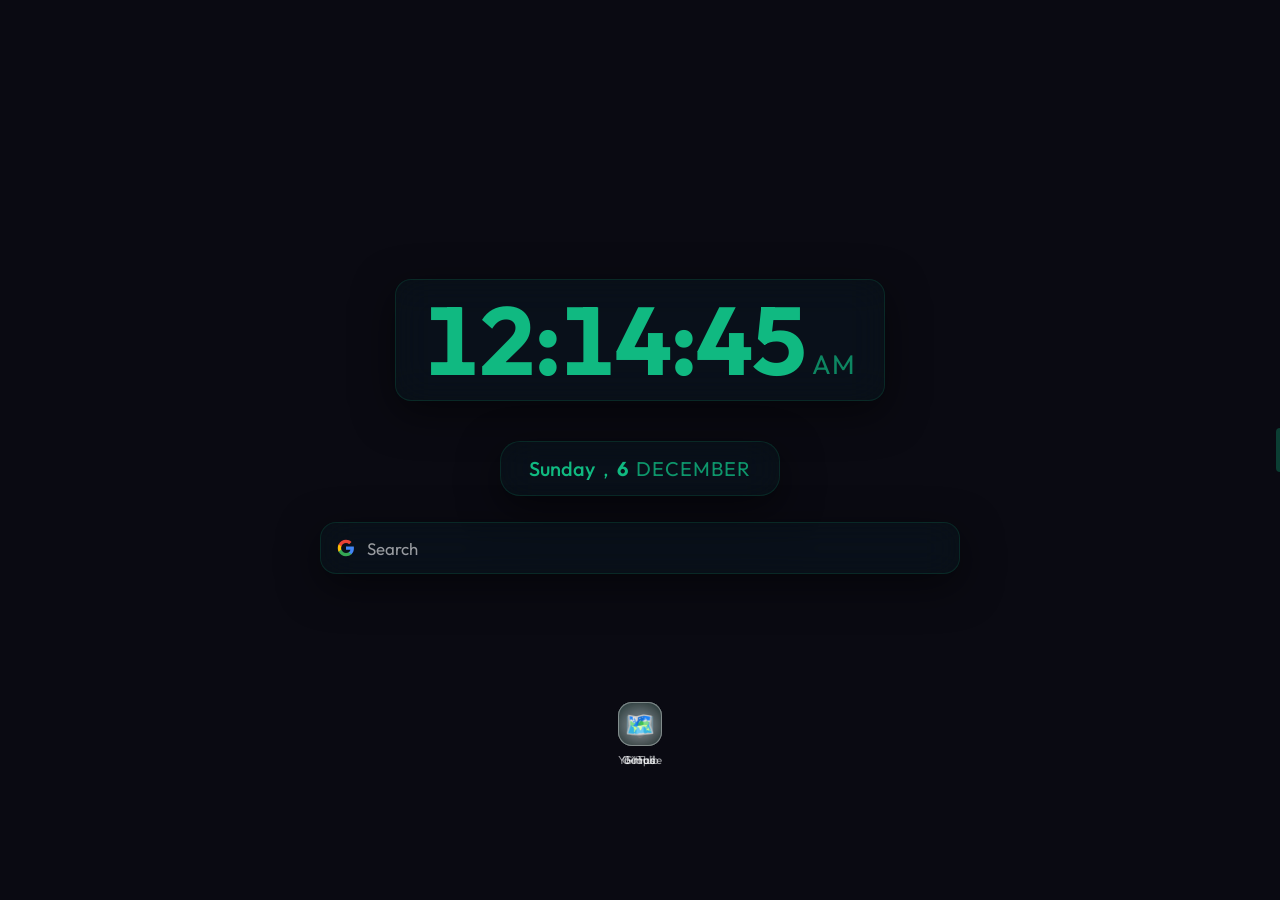
==== newtab/newtab.html @ b593360d "ini" ====
<!DOCTYPE html>
<html lang="en">
<head>
  <meta charset="UTF-8" />
  <meta name="viewport" content="width=device-width, initial-scale=1.0" />
  <title>New Tab — LiveTab</title>
  <link rel="preconnect" href="https://fonts.googleapis.com" />
  <link rel="preconnect" href="https://fonts.gstatic.com" crossorigin />
  <link href="https://fonts.googleapis.com/css2?family=Inter:wght@300;400;600;700&family=Outfit:wght@300;400;700&display=block" rel="stylesheet" />
  <script>
    (function() {
      try {
        var cachedWp = localStorage.getItem('lt_wallpaper_cache');
        if (cachedWp) {
          document.documentElement.style.backgroundImage = 'url(' + cachedWp + ')';
          document.documentElement.style.backgroundSize = 'cover';
          document.documentElement.style.backgroundPosition = 'center';
          var s = document.createElement('style');
          s.textContent = 'body { background: transparent !important; }';
          document.head.appendChild(s);
        }
      } catch(e) {}
    })();
  </script>
  <link rel="stylesheet" href="newtab.css?v=14_fixed" />
  <link rel="stylesheet" href="sidepanel.css?v=14_fixed" />
</head>
<body>

  <!-- ── WALLPAPER LAYER ───────────────────────────────────── -->
  <div id="wallpaper-container">
    <video id="video-wallpaper" muted loop playsinline autoplay preload="auto"></video>
    <canvas id="webgl-canvas"></canvas>
    <div id="css-wallpaper"></div>
    <img id="static-wallpaper" alt="" />
    <!-- brightness / blur overlay -->
    <div id="wallpaper-overlay"></div>
  </div>

  <!-- ── WIDGET LAYER ──────────────────────────────────────── -->
  <div id="widget-layer">


    <!-- Clock -->
    <div id="clock-widget" class="widget glass draggable-widget" style="display:none">
      <div id="clock-time">00:00:00</div>
      <div class="resize-handle" data-widget="clock-widget"></div>
    </div>
    <div id="date-widget" class="widget glass draggable-widget" style="display:none">
      <div id="clock-date">
        <span class="date-day"></span>, 
        <span class="date-num"></span> 
        <span class="date-month"></span>
      </div>
      <div class="resize-handle" data-widget="date-widget"></div>
    </div>

    <!-- Search -->
    <div id="search-widget" class="widget glass draggable-widget" style="display:none">
      <div id="search-bar-wrap">
        <span id="search-engine-icon">🔍</span>
        <input id="search-input" type="text" placeholder="Search the web…" autocomplete="off" spellcheck="false" />
        <div id="search-actions-group">
          <button id="search-clear-btn" aria-label="Clear Search">
            <svg width="20" height="20" viewBox="0 0 24 24" fill="none" stroke="currentColor" stroke-width="2.5" stroke-linecap="round" stroke-linejoin="round">
              <line x1="18" y1="6" x2="6" y2="18"></line>
              <line x1="6" y1="6" x2="18" y2="18"></line>
            </svg>
          </button>
          <div id="search-divider"></div>
          <button id="search-btn" aria-label="Search">
            <svg width="20" height="20" viewBox="0 0 24 24" fill="none" stroke="currentColor" stroke-width="2.5" stroke-linecap="round" stroke-linejoin="round">
              <path d="M11 19a8 8 0 1 0 0-16 8 8 0 0 0 0 16zM21 21l-4.35-4.35"/>
            </svg>
          </button>
        </div>
      </div>
      <div class="resize-handle" data-widget="search-widget"></div>
    </div>

    <!-- Quick links: each link is injected as its own draggable widget by quicklinks.js -->

  </div>

  <!-- ── RIGHT-EDGE SETTINGS PANEL ────────────────────────── -->
  <div id="panel-trigger"></div>
  <div id="panel-lock-message" style="display:none; position:fixed; right:20px; top:50%; transform:translateY(-50%); background:var(--glass-bg); backdrop-filter:blur(10px); border:1px solid var(--glass-border); padding:6px 12px; border-radius:8px; z-index:1000; color:var(--text); opacity:0; transition:opacity 0.3s ease; pointer-events:none; font-size:0.85rem; text-align:center;">
    Press <strong id="panel-lock-key" style="color:var(--accent);">Alt+S</strong> to open
  </div>

  <aside id="settings-panel" role="complementary" aria-label="LiveTab Settings">
    
    <!-- Custom Branded Logo -->
    <div class="sp-header-branding">
      <svg class="sp-brand-logo" viewBox="0 0 24 24">
        <path d="M4 4v16h16" stroke="currentColor" stroke-width="3" fill="none" stroke-linecap="round"/>
        <circle cx="16" cy="8" r="3" fill="var(--sp-accent)"/>
      </svg>
    </div>

    <!-- Removed: Close button -->




    <!-- ── WALLPAPER ────────────────────────────── -->
    <div class="sp-section">
      <div class="sp-section-title">Wallpaper</div>
      <div class="sp-row">
        <label class="sp-action-btn" title="Upload custom image or video">
          <svg class="sp-icon" viewBox="0 0 24 24"><path d="M21 15v4a2 2 0 0 1-2 2H5a2 2 0 0 1-2-2v-4M17 8l-5-5-5 5M12 3v12" fill="none" stroke="currentColor" stroke-width="2"/></svg>
          <span>Upload Wallpaper</span>
          <input type="file" id="sp-wp-upload" accept="image/*,video/*" hidden />
        </label>
      </div>


      <button id="sp-defaults-toggle" class="sp-action-btn" style="margin-top:8px;">
        <svg class="sp-icon" viewBox="0 0 24 24"><rect x="3" y="3" width="18" height="18" rx="2" stroke="currentColor" stroke-width="2" fill="none"/><circle cx="8.5" cy="8.5" r="1.5" fill="currentColor"/><path d="M21 15l-5-5L5 21" stroke="currentColor" stroke-width="2"/></svg>
        <span>Default Wallpapers</span>
        <span class="sp-chevron">▼</span>
      </button>

      <div id="sp-defaults-list" style="display:none; margin-top:8px;">
        <div class="sp-wallpaper-grid">
          <button class="sp-wp-card" data-type="webgl" data-preset="fluid">Fluid</button>
          <button class="sp-wp-card" data-type="webgl" data-preset="galaxy">Galaxy</button>
          <button class="sp-wp-card" data-type="webgl" data-preset="noise">Noise</button>
          <button class="sp-wp-card" data-type="css" data-preset="aurora">Aurora</button>
          <button class="sp-wp-card" data-type="css" data-preset="sunset">Sunset</button>
          <button class="sp-wp-card" data-type="css" data-preset="ocean">Ocean</button>
          <button class="sp-wp-card" data-type="css" data-preset="forest">Forest</button>
          <button class="sp-wp-card" data-type="css" data-preset="fire">Fire</button>
        </div>
      </div>
    </div>

    <!-- ── ADJUSTMENTS ──────────────────────────── -->
    <div class="sp-section">
      <div class="sp-section-title">Adjustments</div>
      <div class="sp-adjustments">

        <div class="sp-slider-row">
          <div class="sp-slider-header">
            <span class="sp-slider-label">Blur Intensity</span>
            <span class="sp-slider-val" id="sp-blur-val">0px</span>
          </div>
          <input type="range" id="sp-blur" min="0" max="20" value="0" class="sp-slider" />
        </div>

        <div class="sp-slider-row">
          <div class="sp-slider-header">
            <span class="sp-slider-label">Brightness</span>
            <span class="sp-slider-val" id="sp-brightness-val">100%</span>
          </div>
          <input type="range" id="sp-brightness" min="0" max="100" value="100" class="sp-slider" />
        </div>




      </div>
    </div>

    <!-- ── CUSTOMIZATION ───────────────────────── -->
    <div class="sp-section">
      <div class="sp-section-title">Theme Customization</div>
      <div class="sp-row">
        <span class="sp-label">Accent Color</span>
        <div id="sp-color-toggle" class="sp-color-picker-wrap"></div>
      </div>

      <!-- Pure HSB Color Picker Card -->
      <div id="sp-color-card" class="sp-color-card" style="display:none;">
        <div id="sp-card-title" class="sp-card-header">Adjust Color</div>
        
        <!-- Custom Picker Area (Saturation/Brightness Square + Hue Slider) -->
        <div id="sp-custom-picker-ui" class="sp-custom-picker-ui">
          <div id="sp-picker-sat-field" class="sp-picker-sat-field">
            <div class="sp-picker-white"></div>
            <div class="sp-picker-black"></div>
            <div id="sp-picker-cursor" class="sp-picker-cursor"></div>
          </div>
          <div class="sp-picker-hue-wrap">
            <input type="range" id="sp-picker-hue-slider" class="sp-picker-hue-slider" min="0" max="360" value="160">
          </div>
        </div>

        <div class="sp-picker-footer">
          <div class="sp-picker-preview-wrap">
            <div id="sp-picker-color-preview" class="sp-picker-color-preview"></div>
            <input type="text" id="sp-picker-hex-input" class="sp-picker-hex-input" value="#10B981" spellcheck="false">
          </div>
        </div>

        <button id="sp-color-close" class="sp-color-close-btn">Done</button>
      </div>
      <div class="sp-toggle-row">
        <span class="sp-toggle-label">Accent Gradient</span>
        <label class="sp-switch"><input type="checkbox" id="sp-accent-gradient" /><span class="sp-track"></span></label>
      </div>
      <div id="sp-gradient-controls" style="display:none; margin-top:10px;">
        <div class="sp-row">
          <span class="sp-label">Secondary Accent</span>
          <div id="sp-main-color2-preview" class="sp-color-picker-wrap"></div>
        </div>
        <div class="sp-slider-row">
          <div class="sp-slider-header">
            <span class="sp-slider-label">Gradient Intensity</span>
            <span class="sp-slider-val" id="sp-gr-i-val">20%</span>
          </div>
          <input type="range" id="sp-gradient-intensity" min="0" max="100" value="50" class="sp-slider" />
        </div>
        <div class="sp-slider-row">
          <div class="sp-slider-header">
            <span class="sp-slider-label">Gradient Angle</span>
            <span class="sp-slider-val" id="sp-gr-a-val">135°</span>
          </div>
          <input type="range" id="sp-gradient-angle" min="0" max="360" value="135" class="sp-slider" />
        </div>
      </div>
    </div>

    <!-- ── WIDGETS ─────────────────────────────── -->
    <div class="sp-section">
      <div class="sp-section-title">Widgets</div>
      <div class="sp-widgets">

        <div class="sp-toggle-row">
          <span class="sp-toggle-label"><svg class="sp-icon" viewBox="0 0 24 24"><circle cx="12" cy="12" r="10" stroke="currentColor" stroke-width="2" fill="none"/><path d="M12 6v6l4 2" stroke="currentColor" stroke-width="2" fill="none" stroke-linecap="round"/></svg>Clock</span>
          <label class="sp-switch"><input type="checkbox" id="sp-clock" checked /><span class="sp-track"></span></label>
        </div>
        <div class="sp-clock-fmt" id="sp-clock-fmt">
          <button class="sp-fmt-btn active" data-val="12h">12h</button>
          <button class="sp-fmt-btn" data-val="24h">24h</button>
        </div>
        <div class="sp-clock-extras">
          <div class="sp-toggle-row sp-sub-row">
            <span class="sp-toggle-label"><svg class="sp-icon" viewBox="0 0 24 24"><circle cx="12" cy="12" r="9" stroke="currentColor" stroke-width="2" fill="none"/><path d="M12 7v5" stroke="currentColor" stroke-width="2" fill="none"/></svg>Show Seconds</span>
            <label class="sp-switch"><input type="checkbox" id="sp-show-seconds" checked /><span class="sp-track"></span></label>
          </div>
          <div class="sp-toggle-row sp-sub-row">
            <span class="sp-toggle-label"><svg class="sp-icon" viewBox="0 0 24 24"><rect x="3" y="4" width="18" height="18" rx="2" stroke="currentColor" stroke-width="2" fill="none"/><path d="M3 10h18M8 2v4M16 2v4" stroke="currentColor" stroke-width="2"/></svg>Show Date</span>
            <label class="sp-switch"><input type="checkbox" id="sp-show-date" checked /><span class="sp-track"></span></label>
            </div>
        </div>
        <div class="sp-toggle-row">
          <span class="sp-toggle-label"><svg class="sp-icon" viewBox="0 0 24 24"><path d="M10 13a5 5 0 0 0 7.54.54l3-3a5 5 0 0 0-7.07-7.07l-1.72 1.71" fill="none" stroke="currentColor" stroke-width="2"/><path d="M14 11a5 5 0 0 0-7.54-.54l-3 3a5 5 0 0 0 7.07 7.07l1.71-1.71" fill="none" stroke="currentColor" stroke-width="2"/></svg>Quick Links</span>
          <label class="sp-switch"><input type="checkbox" id="sp-links" checked /><span class="sp-track"></span></label>
        </div>

        <div class="sp-toggle-row">
          <span class="sp-toggle-label"><svg class="sp-icon" viewBox="0 0 24 24"><circle cx="11" cy="11" r="8" stroke="currentColor" stroke-width="2" fill="none"/><line x1="21" y1="21" x2="16.65" y2="16.65" stroke="currentColor" stroke-width="2"/></svg>Search Bar</span>
          <label class="sp-switch"><input type="checkbox" id="sp-search" checked /><span class="sp-track"></span></label>
        </div>
        <div class="sp-engine-row" id="sp-engine-row" style="margin-top: 4px; margin-bottom: 8px;">
          <button class="sp-engine-btn active" data-val="google">Google</button>
          <button class="sp-engine-btn" data-val="bing">Bing</button>
          <button class="sp-engine-btn" data-val="duckduckgo">DuckDuckGo</button>
          <button class="sp-engine-btn" data-val="brave">Brave</button>
        </div>

        <div class="sp-section-title" style="margin-top: 12px; margin-bottom: 4px;">Typography</div>
        <div class="sp-row" style="gap: 8px;">
          <label class="sp-action-btn" title="Upload Clock Font" style="flex: 1; padding: 6px 8px; font-size: 0.72rem; justify-content: center;">
            <span id="sp-clock-font-label">Clock Font</span>
            <input type="file" id="sp-clock-font-upload" accept=".ttf,.otf,.woff,.woff2" hidden />
          </label>
          <label class="sp-action-btn" title="Upload Date Font" style="flex: 1; padding: 6px 8px; font-size: 0.72rem; justify-content: center;">
            <span id="sp-date-font-label">Date Font</span>
            <input type="file" id="sp-date-font-upload" accept=".ttf,.otf,.woff,.woff2" hidden />
          </label>
        </div>
      </div>
    </div>

    <!-- ── LAYOUT ───────────────────────────────── -->
    <div class="sp-section">
      <div class="sp-section-title">Layout & Panel</div>
      <div class="sp-widgets">
        <div class="sp-toggle-row">
          <span class="sp-toggle-label"><svg class="sp-icon" viewBox="0 0 24 24" fill="none" stroke="currentColor" stroke-width="2"><rect x="3" y="3" width="18" height="18" rx="2"/><path d="M3 9h18M9 21V9"/></svg>Edit Widget Positions</span>
          <label class="sp-switch"><input type="checkbox" id="sp-edit-layout" /><span class="sp-track"></span></label>
        </div>
        <div class="sp-toggle-row">
          <span class="sp-toggle-label"><svg class="sp-icon" viewBox="0 0 24 24" fill="none" stroke="currentColor" stroke-width="2"><rect x="3" y="11" width="18" height="11" rx="2"/><path d="M7 11V7a5 5 0 0 1 10 0v4"/></svg>Lock Settings Panel</span>
          <label class="sp-switch"><input type="checkbox" id="sp-lock-panel" /><span class="sp-track"></span></label>
        </div>
        <div class="sp-row" id="sp-shortcut-row" style="display:none; align-items:center; margin-top: 8px;">
          <span class="sp-label" style="font-size: 0.8rem; color: var(--text-muted);">Shortcut Key:</span>
          <input type="text" id="sp-panel-shortcut" value="Alt+S" readonly style="width: 80px; text-align: center; margin-left: auto; background:rgba(255,255,255,0.05); border:1px solid rgba(255,255,255,0.1); color:#fff; padding:4px 8px; border-radius:6px; cursor:pointer;" title="Click to record new shortcut" />
        </div>
      </div>
      <button class="sp-action-btn sp-reset-layout-btn" id="sp-reset-layout-btn" style="margin-top:12px">
        <svg class="sp-icon" viewBox="0 0 24 24"><path d="M23 4v6h-6M1 20v-6h6M3.51 9a9 9 0 0 1 14.85-3.36L23 10M1 14l4.64 4.36A9 9 0 0 0 20.49 15" stroke="currentColor" stroke-width="2" fill="none"/></svg>
        <span>Reset Layout to Default</span>
      </button>
    </div>

    <!-- ── QUICK LINKS EDITOR ──────────────────── -->
    <div class="sp-section">
      <div class="sp-section-title">Quick Links</div>
      <div id="sp-links-list"></div>
      <button class="sp-add-link" id="sp-add-link-btn">
        <svg class="sp-icon" style="width:14px;height:14px" viewBox="0 0 24 24"><path d="M12 5v14M5 12h14" stroke="currentColor" stroke-width="3" fill="none"/></svg>
        Add Link
      </button>
    </div>

  </aside>

  <!-- ── Scripts (defer) ───────────────────────────────────── -->
  <script src="../widgets/clock.js?v=10_fix" defer></script>
  <script src="../widgets/quicklinks.js?v=10_fix" defer></script>
  <script src="../widgets/search.js?v=10_fix" defer></script>
  <script src="video-wallpaper.js?v=10_fix" defer></script>
  <script src="css-wallpaper.js?v=10_fix" defer></script>
  <script src="webgl-wallpaper.js?v=10_fix" defer></script>
  <script src="wallpaper-engine.js?v=10_fix" defer></script>
  <script src="newtab.js?v=10_fix" defer></script>
  <script src="sidepanel.js?v=10_fix" defer></script>
</body>
</html>
---- newtab/newtab.css ----
/* ═══════════════════════════════════════════════════════
   LiveTab — newtab.css
   Performance-first: wallpaper composited on GPU layer,
   widgets isolated with contain:strict
═══════════════════════════════════════════════════════ */

/* ── Reset & tokens ─────────────────────────────────── */
*, *::before, *::after { box-sizing: border-box; margin: 0; padding: 0; }

:root {
  --accent:      #10b981; /* Emerald 500 */
  --accent2:     #34d399; /* Emerald 400 */
  --glass-bg:    rgba(16,185,129,0.04);
  --glass-border:rgba(16,185,129,0.15);
  --text:        #f8fafc;
  --text-muted:  rgba(248,250,252,0.6);
  --shadow:      0 12px 40px rgba(0,0,0,0.5);
  --radius:      16px;
  --transition:  0.3s cubic-bezier(0.4,0,0.2,1);
}

html, body {
  width: 100%; height: 100%;
  overflow: hidden;
  background: #0a0a12;
  color: var(--text);
  font-family: 'Outfit', 'Inter', system-ui, sans-serif;
  user-select: none;
}

/* ── Wallpaper layer ─────────────────────────────────── */
#wallpaper-container {
  position: fixed; inset: 0;
  z-index: 0;
}

#video-wallpaper,
#webgl-canvas,
#css-wallpaper,
#static-wallpaper {
  position: absolute; inset: 0;
  width: 100%; height: 100%;
  object-fit: cover;
  image-rendering: high-quality;
  display: none;
}

#css-wallpaper {
  background-size: 400% 400%;
}

#wallpaper-overlay {
  position: absolute; inset: 0;
  background: transparent;
  transition: background var(--transition);
}

/* ── Widget layer ────────────────────────────────────── */
#widget-layer {
  position: fixed; inset: 0;
  z-index: 10;
  /* Removed contain: layout style — it was clipping resize-handle dots on child widgets */
  pointer-events: none; /* let events pass through to wallpaper */
}

/* All widgets are absolutely positioned; enable pointer events on them */
.widget, .draggable-widget {
  pointer-events: all;
}

/* ── Glass card ──────────────────────────────────────── */
.glass {
  background: var(--glass-bg);
  border: 1px solid var(--glass-border);
  backdrop-filter: blur(18px) saturate(160%);
  -webkit-backdrop-filter: blur(18px) saturate(160%);
  border-radius: var(--radius);
  box-shadow: var(--shadow);
  /* overflow removed: was clipping resize handles */
}

.widget {
  overflow: visible;
  animation: fadeUp 0.5s cubic-bezier(0.4, 0, 0.2, 1) both;
}

/* ── Draggable widgets ───────────────────────────────── */
.draggable-widget {
  position: absolute;
  cursor: default;
  user-select: none;
  transition: box-shadow 0.2s;
}

/* Edit mode: clean thin border around each widget */
body.edit-layout .draggable-widget {
  cursor: grab;
  outline: 1px solid rgba(255, 255, 255, 0.25);
  outline-offset: 4px;
  border-radius: var(--radius);
}
body.edit-layout .draggable-widget:active {
  cursor: grabbing;
}

/* No floating badge in edit mode */
body.edit-layout .draggable-widget::before { display: none; }


#clock-widget, #date-widget {
  text-align: center;
}

#clock-widget {
  width: fit-content;
  padding: 12px 28px;
  display: flex;
  justify-content: center;
  align-items: center;
  overflow: visible;
  position: absolute;
}

body.edit-layout #clock-widget,
body.edit-layout #date-widget {
  background: rgba(255,255,255,0.04) !important;
  border: 1px solid rgba(255,255,255,0.12) !important;
  border-radius: 16px !important;
  backdrop-filter: none !important;
  -webkit-backdrop-filter: none !important;
  box-shadow: none !important;
  overflow: visible !important;
}

#clock-time {
  font-size: var(--clock-font-size, clamp(3rem, 8vw, 6rem));
  font-weight: 700;
  letter-spacing: -2px;
  line-height: 1;
  text-shadow: none;
  font-variant-numeric: tabular-nums;
  background: var(--accent-gradient);
  -webkit-background-clip: text;
  background-clip: text;
  -webkit-text-fill-color: transparent;
  text-align: center;
  white-space: nowrap;
  display: inline-flex;
  align-items: flex-end;
}

.clock-ampm {
  font-size: 0.28em;
  font-weight: 400;
  margin-left: 6px;
  vertical-align: baseline;
  -webkit-text-fill-color: var(--accent);
  opacity: 0.7;
  letter-spacing: 1px;
  align-self: flex-end;
  margin-bottom: 0.38em;
}

#clock-date {
  font-family: 'Outfit', sans-serif;
  font-size: var(--date-font-size, 1.25rem);
  display: flex;
  align-items: center;
  justify-content: center;
  gap: 0.4em;
  white-space: nowrap;
  flex: 1;
  width: 100%;
  color: var(--accent);
  transition: gap 0.3s ease;
}

#clock-date .date-day {
  font-weight: 500;
}

#clock-date .date-num {
  font-weight: 700;
}

#clock-date .date-month {
  text-transform: uppercase;
  letter-spacing: 1px;
  opacity: 0.8;
}
#date-widget {
  width: fit-content;
  min-width: 140px;
  display: flex;
  flex-direction: column;
  justify-content: center;
  align-items: center;
  padding: 14px 28px;
  border-radius: 20px;
  box-sizing: border-box;
  position: absolute;
  transition: background 0.3s ease;
  overflow: visible;
}

/* edit-layout #date-widget styles are handled by the combined rule above (lines 120-128) */


/* ── Search ──────────────────────────────────────────── */
/* ── Search ── */
#search-widget {
  width: var(--search-width, min(640px, 92vw));
  height: var(--search-height, 52px);
  padding: 0 6px;
  min-width: 280px;
  min-height: 52px;
  box-sizing: border-box;
  display: flex;
  flex-direction: column;
  justify-content: center;
}

#search-bar-wrap {
  display: flex;
  align-items: center;
  gap: 12px;
  width: 100%;
  height: 100%;
}

#search-engine-icon {
  font-size: 1.15rem;
  padding-left: 10px;
  display: flex;
  align-items: center;
  flex-shrink: 0;
}

#search-input {
  flex: 1;
  background: transparent;
  border: none;
  outline: none;
  color: var(--text);
  font-family: inherit;
  font-size: 1.05rem;
  padding: 0;
  height: 100%;
  caret-color: var(--accent);
  min-width: 0;
}
#search-input::placeholder { color: var(--text-muted); }

#search-hint { display: none; }

/* --- Search Actions (hidden until typing) --- */
#search-actions-group {
  display: none !important; /* Ultra strict hide */
  align-items: center;
  gap: 0;
  flex-shrink: 0;
  animation: fadeIn 0.15s ease;
}

/* Show only when class is added via JS */
#search-actions-group.visible {
  display: flex !important;
}

/* Just in case, also hide children by default */
#search-actions-group:not(.visible) * {
  display: none !important;
}

#search-clear-btn {
  background: transparent;
  border: none;
  color: var(--text-muted);
  cursor: pointer;
  width: 36px;
  height: 36px;
  display: flex;
  align-items: center;
  justify-content: center;
  border-radius: 8px;
  transition: color 0.2s;
}
#search-clear-btn:hover { color: var(--text); }

#search-divider {
  width: 1px;
  height: 20px;
  background: rgba(255,255,255,0.18);
  margin: 0 4px;
  flex-shrink: 0;
}

#search-btn {
  background: transparent;
  border: none;
  color: var(--accent);
  cursor: pointer;
  width: 40px;
  height: 40px;
  display: flex;
  align-items: center;
  justify-content: center;
  border-radius: 8px;
  flex-shrink: 0;
  transition: color 0.3s ease;
  margin-right: 4px;
}
#search-btn:hover { opacity: 0.8; }
#search-btn svg { width: 22px; height: 22px; }


/* ── Quick Links (individual draggable widgets) ──────── */
.single-link-widget {
  z-index: 50;
}

.quicklink-item {
  display: flex;
  flex-direction: column;
  align-items: center;
  gap: 6px;
  width: 72px;
  cursor: pointer;
  text-decoration: none;
  color: var(--text);
  transition: transform var(--transition);
}
.quicklink-item:hover { transform: translateY(-2px) scale(1.02); }

.quicklink-icon-wrap {
  width: 44px; height: 44px;
  border-radius: 14px;
  background: var(--glass-bg);
  border: 1px solid rgba(255, 255, 255, 0.2);
  backdrop-filter: blur(12px);
  display: flex; align-items: center; justify-content: center;
  overflow: hidden;
}

/* ── Edit mode: disable all widget interactive actions ── */
body.edit-layout .quicklink-item {
  pointer-events: none;
}
body.edit-layout #search-input,
body.edit-layout #search-btn,
body.edit-layout #search-clear-btn,
body.edit-layout #search-actions-group {
  pointer-events: none;
}
body.edit-layout .quicklink-item:hover {
  transform: none;
}
body.edit-layout .single-link-widget {
  outline: none !important;
}
body.edit-layout .single-link-widget .quicklink-icon-wrap {
  outline: 1px solid rgba(255, 255, 255, 0.25);
  outline-offset: 4px;
}
body.edit-layout #clock-time,
body.edit-layout #clock-date {
  pointer-events: none;
}

.quicklink-favicon { width: 28px; height: 28px; border-radius: 6px; }
.quicklink-label   { font-size: 0.72rem; color: var(--text-muted); text-align: center; }

/* ── Keyframe animations ─────────────────────────────── */
@keyframes fadeUp {
  from { opacity: 0; translate: 0 22px; }
  to   { opacity: 1; translate: 0 0; }
}
@keyframes fadeDown {
  from { opacity: 0; translate: 0 -12px; }
  to   { opacity: 1; translate: 0 0; }
}

/* CSS wallpaper presets */
@keyframes aurora {
  0%   { background-position: 0% 50%; }
  50%  { background-position: 100% 50%; }
  100% { background-position: 0% 50%; }
}
@keyframes sunset {
  0%   { background-position: 0% 0%; }
  50%  { background-position: 100% 100%; }
  100% { background-position: 0% 0%; }
}
@keyframes ocean {
  0%   { background-position: 0% 50%; }
  50%  { background-position: 100% 80%; }
  100% { background-position: 0% 50%; }
}

/* ── RESIZE HANDLES ────────────────────────── */
.resize-handle {
  position: absolute;
  right: 0;
  bottom: 0;
  width: 12px;
  height: 12px;
  background: var(--accent);
  border-radius: 50% 0 var(--radius) 0;
  cursor: nwse-resize;
  display: none;
  z-index: 200;
  pointer-events: all;
  transition: transform 0.15s ease;
}



body.edit-layout .resize-handle {
  display: block !important;
}

/* Clock/date specific: position handle outside the corner so it's not hidden behind text */
body.edit-layout #clock-widget .resize-handle,
body.edit-layout #date-widget .resize-handle {
  right: -6px;
  bottom: -6px;
  z-index: 300;
  box-shadow: 0 0 4px rgba(0,0,0,0.5);
}

body.edit-layout .draggable-widget {
  outline: 1px solid rgba(255, 255, 255, 0.2);
  outline-offset: 4px;
}

/* ── Scrollbar ─────────────────────────────── */
::-webkit-scrollbar { width: 0; }
---- newtab/sidepanel.css ----
/**
 * LiveTab — sidepanel.css  (v3.1)
 * Clean, minimal customization panel.
 */

:root {
  --sp-width:    310px;
  --sp-bg:       rgba(8, 7, 18, 0.96);
  --sp-border:   rgba(255,255,255,0.1);
  --sp-accent:   #10b981;
  --sp-accent2:  #34d399;
  --sp-text:     #e8e3ff;
  --sp-muted:    rgba(232,227,255,0.7);
  --sp-surface:  rgba(255,255,255,0.04);
  --sp-surface2: rgba(255,255,255,0.07);
  --sp-radius:   11px;
  --sp-tr:       0.22s cubic-bezier(0.4,0,0.2,1);
  --sp-pad:      14px;
}

/* ── Trigger strip ──────────────────────────────────── */
#panel-trigger {
  position: fixed;
  top: 0; right: 0;
  width: 20px;
  height: 100vh;
  z-index: 1100;
  cursor: e-resize;
}
#panel-trigger::after {
  content: '';
  position: absolute;
  top: 50%; right: 0;
  transform: translateY(-50%);
  width: 4px;
  height: 44px;
  border-radius: 4px 0 0 4px;
  background: var(--sp-accent);
  opacity: 0.3;
  transition: opacity var(--sp-tr), height var(--sp-tr), box-shadow var(--sp-tr);
}
#panel-trigger:hover::after,
body.panel-open #panel-trigger::after {
  opacity: 1;
  height: 72px;
  box-shadow: -2px 0 12px var(--sp-accent);
}

/* ── Panel shell ─────────────────────────────────────── */
#settings-panel {
  position: fixed;
  top: 0; right: 0;
  width: var(--sp-width);
  height: 100vh;
  z-index: 1099;
  background: var(--sp-bg);
  backdrop-filter: blur(32px) saturate(180%);
  -webkit-backdrop-filter: blur(32px) saturate(180%);
  border-left: 1px solid var(--sp-border);
  box-shadow: -12px 0 60px rgba(0,0,0,0.75);
  display: flex;
  flex-direction: column;
  overflow-y: auto;
  overflow-x: hidden;
  transform: translateX(100%);
  opacity: 0;
  pointer-events: none;
  transition: transform var(--sp-tr), opacity var(--sp-tr);
  font-family: 'Inter', system-ui, sans-serif;
  color: var(--sp-text);
  font-size: 13px;
  padding-bottom: 40px;
}
#settings-panel.open {
  transform: translateX(0);
  opacity: 1;
  pointer-events: all;
}
#settings-panel::-webkit-scrollbar { width: 3px; }
#settings-panel::-webkit-scrollbar-thumb { background: var(--sp-accent); border-radius: 2px; }

/* ── Branding ────────────────────────────────────────── */
.sp-header-branding {
  display: flex;
  justify-content: center;
  align-items: center;
  padding: 18px var(--sp-pad) 10px;
  border-bottom: 1px solid var(--sp-border);
  flex-shrink: 0;
}
.sp-brand-logo {
  width: 28px; height: 28px;
  color: var(--sp-text);
  animation: logoPulse 4s infinite ease-in-out;
}
.sp-brand-name {
  font-family: 'Outfit', sans-serif;
  font-size: 1.3rem;
  font-weight: 700;
  letter-spacing: -0.5px;
  color: var(--sp-text);
}
@keyframes logoPulse {
  0%, 100% { transform: scale(1); filter: drop-shadow(0 0 0px var(--sp-accent)); }
  50% { transform: scale(1.05); filter: drop-shadow(0 0 8px var(--sp-accent)); }
}

/* ── Section ─────────────────────────────────────────── */
.sp-section {
  padding: 13px var(--sp-pad) 13px;
  border-bottom: 1px solid var(--sp-border);
  display: flex;
  flex-direction: column;
  flex-shrink: 0;
  gap: 10px;
}
.sp-section-title {
  font-size: 0.59rem;
  font-weight: 700;
  letter-spacing: 1.3px;
  color: var(--sp-accent);
  text-transform: uppercase;
  display: flex; align-items: center; gap: 8px;
}
.sp-section-title::after {
  content: ''; flex: 1; height: 1px; background: var(--sp-border);
}

/* ── Rows ────────────────────────────────────────────── */
.sp-row, .sp-toggle-row {
  display: flex;
  align-items: center;
  justify-content: space-between;
  padding: 4px 0;
}
.sp-label, .sp-toggle-label {
  color: var(--sp-muted);
  font-size: 0.88rem;
  font-weight: 600;
  display: flex; align-items: center; gap: 8px;
}
.sp-icon {
  width: 17px; height: 17px;
  flex-shrink: 0;
  color: var(--sp-accent);
  opacity: 0.9;
  transition: opacity 0.2s;
}
.sp-toggle-row:hover .sp-icon { opacity: 1; }

/* ── Action buttons ──────────────────────────────────── */
.sp-action-btn {
  display: flex; align-items: center; gap: 10px;
  background: var(--sp-surface);
  border: 1px solid var(--sp-border);
  border-radius: 9px;
  padding: 8px 12px;
  cursor: pointer;
  color: var(--sp-text);
  font-family: inherit;
  font-size: 0.8rem;
  font-weight: 500;
  transition: all var(--sp-tr);
  width: 100%;
}
.sp-action-btn:hover { background: var(--sp-surface2); border-color: var(--sp-accent); }
.sp-action-icon { font-size: 1.05rem; color: var(--sp-accent); width: 20px; text-align: center; }
.sp-chevron { margin-left: auto; font-size: 0.65rem; color: var(--sp-muted); transition: transform var(--sp-tr); }
.sp-action-btn.open .sp-chevron { transform: rotate(180deg); }

/* ── Wallpaper Grid (Minimal) ───────────────────────── */
.sp-wallpaper-grid {
  display: grid;
  grid-template-columns: 1fr 1fr;
  gap: 6px;
}
.sp-wp-card {
  display: flex; align-items: center; justify-content: center;
  background: var(--sp-surface);
  border: 1px solid var(--sp-border);
  border-radius: 8px;
  padding: 10px;
  cursor: pointer;
  color: var(--sp-muted);
  font-family: inherit;
  font-size: 0.72rem;
  transition: all var(--sp-tr);
}
.sp-wp-card:hover { background: var(--sp-surface2); color: var(--sp-text); }
.sp-wp-card.active {
  background: rgba(16,185,129,0.1);
  border-color: var(--sp-accent);
  color: var(--sp-accent);
  font-weight: 600;
}

/* ── Sliders ─────────────────────────────────────────── */
.sp-slider-row { padding: 8px 0; }
.sp-slider-header { display: flex; justify-content: space-between; align-items: center; margin-bottom: 6px; }
.sp-slider-label { font-size: 0.75rem; color: var(--sp-muted); display: flex; align-items: center; gap: 6px; }
.sp-slider-val { font-size: 0.75rem; color: var(--sp-accent); font-weight: 600; font-family: monospace; }
.sp-slider {
  -webkit-appearance: none; appearance: none; width: 100%; height: 4px; border-radius: 2px;
  background: var(--sp-border); outline: none;
}
.sp-slider::-webkit-slider-thumb { -webkit-appearance: none; width: 14px; height: 14px; border-radius: 50%; background: var(--sp-accent); cursor: pointer; border: 3px solid var(--sp-bg); }

/* ── Toggles ─────────────────────────────────────────── */
.sp-switch { position: relative; width: 36px; height: 19px; }
.sp-switch input { opacity: 0; width: 0; height: 0; }
.sp-track { position: absolute; inset: 0; background: var(--sp-border); border-radius: 20px; transition: .3s; cursor: pointer; }
.sp-track::after { content: ""; position: absolute; left: 3px; bottom: 3px; width: 13px; height: 13px; background: var(--sp-muted); border-radius: 50%; transition: .3s; }
.sp-switch input:checked + .sp-track { background: var(--sp-accent); }
.sp-switch input:checked + .sp-track::after { transform: translateX(17px); background: #fff; }

/* ── Color Picker ────────────────────────────────────── */
.sp-color-picker-wrap { 
  width: 28px; height: 28px; border-radius: 50%; overflow: hidden; 
  border: 2px solid white; display: block;
  box-shadow: 0 0 10px var(--sp-accent); cursor: pointer; transition: transform 0.2s;
  background: var(--sp-accent);
}
.sp-color-picker-wrap:hover { transform: scale(1.1); }

.sp-color-card {
  background: var(--sp-surface);
  border: 1px solid var(--sp-border);
  border-radius: 12px;
  padding: 14px;
  margin-top: 8px;
  animation: fadeDown 0.3s var(--sp-tr) both;
  display: flex;
  flex-direction: column;
  position: relative;
  z-index: 100;
}
.sp-card-header {
  font-size: 0.65rem;
  font-weight: 800;
  text-transform: uppercase;
  color: var(--sp-accent);
  margin-bottom: 12px;
  letter-spacing: 1.2px;
  opacity: 0.9;
}
.sp-card-section {
  margin-bottom: 10px;
}
.sp-small-label {
  font-size: 0.72rem;
  color: var(--sp-muted);
  margin-bottom: 6px;
  display: block;
}
.sp-card-toggle {
  border-top: 1px solid var(--sp-border);
  padding-top: 10px;
  margin-top: 4px;
  margin-bottom: 6px;
}
.sp-card-slider {
  padding: 6px 0;
}
.sp-color-custom-row {
  display: none; /* Hidden: replaced by HSB picker */
}
.sp-custom-picker-ui {
  display: flex;
  flex-direction: column;
  gap: 12px;
  padding: 4px 0;
}
.sp-picker-sat-field {
  position: relative;
  width: 100%;
  aspect-ratio: 1.25;
  border-radius: 8px;
  background-color: #f00;
  cursor: crosshair;
  overflow: hidden;
}
.sp-picker-white {
  position: absolute;
  inset: 0;
  background: linear-gradient(to right, #fff, transparent);
}
.sp-picker-black {
  position: absolute;
  inset: 0;
  background: linear-gradient(to top, #000, transparent);
}
.sp-picker-cursor {
  position: absolute;
  width: 14px;
  height: 14px;
  border: 2px solid white;
  border-radius: 50%;
  transform: translate(-50%, -50%);
  pointer-events: none;
  box-shadow: 0 0 6px rgba(0,0,0,0.6);
  z-index: 5;
}
.sp-picker-hue-wrap {
  margin-top: 4px;
  margin-bottom: 8px;
}
.sp-picker-hue-slider {
  -webkit-appearance: none;
  appearance: none;
  width: 100%;
  height: 6px;
  border-radius: 3px;
  background: linear-gradient(to right, #f00 0%, #ff0 17%, #0f0 33%, #0ff 50%, #00f 67%, #f0f 83%, #f00 100%);
  outline: none;
}
.sp-picker-hue-slider::-webkit-slider-thumb {
  -webkit-appearance: none;
  width: 18px;
  height: 18px;
  border-radius: 50%;
  background: #fff;
  border: 2px solid #333;
  cursor: pointer;
  box-shadow: 0 2px 5px rgba(0,0,0,0.3);
}
.sp-picker-footer {
  margin-bottom: 12px;
}
.sp-picker-preview-wrap {
  display: flex;
  align-items: center;
  gap: 12px;
}
.sp-picker-color-preview {
  width: 36px;
  height: 36px;
  border-radius: 50%;
  border: 2px solid var(--sp-border);
  box-shadow: inset 0 0 4px rgba(0,0,0,0.2);
}
.sp-picker-hex-input {
  flex: 1;
  background: var(--sp-surface2);
  border: 1px solid var(--sp-border);
  border-radius: 8px;
  color: var(--sp-text);
  padding: 8px 12px;
  font-family: 'JetBrains Mono', 'Fira Code', monospace;
  font-size: 0.9rem;
  font-weight: 600;
  outline: none;
  text-transform: uppercase;
  letter-spacing: 0.5px;
}
.sp-card-color2-preview {
  width: 100%;
  height: 34px;
  border-radius: 8px;
  border: 2px solid #fff;
  cursor: pointer;
  box-shadow: 0 0 10px rgba(0,0,0,0.2);
  transition: transform 0.2s;
}
.sp-card-color2-preview:hover { transform: scale(1.02); }

#sp-gradient-controls {
  margin-top: 10px;
  margin-bottom: 20px;
}

.sp-color-close-btn {
  width: 100%;
  padding: 10px;
  background: var(--sp-accent);
  border: none;
  border-radius: 8px;
  color: #fff;
  font-size: 0.85rem;
  font-weight: 700;
  cursor: pointer;
  transition: opacity 0.2s, transform 0.1s;
  margin-top: 4px;
}
.sp-color-close-btn:hover { opacity: 0.9; }
.sp-color-close-btn:active { transform: scale(0.98); }

@keyframes fadeDown {
  from { opacity: 0; transform: translateY(-10px); }
  to { opacity: 1; transform: translateY(0); }
}

/* ── Quick Links Editor ──────────────────────────────── */
.sp-link-item { 
  background: transparent; 
  border: none; 
  padding: 8px 0; 
  margin-bottom: 20px; 
  display: flex; 
  flex-direction: column; 
  gap: 8px; 
}

.sp-link-row1 { 
  display: flex; 
  align-items: center; 
  gap: 10px; 
}

.sp-logo-btn { 
  width: 38px; height: 38px; 
  border-radius: 10px; 
  background: rgba(255,255,255,0.06); 
  border: 1px solid rgba(255,255,255,0.1); 
  display: flex; align-items: center; justify-content: center; 
  cursor: pointer; overflow: hidden; flex-shrink: 0; 
  transition: all 0.2s;
}
.sp-logo-btn:hover { background: rgba(255,255,255,0.12); border-color: rgba(255,255,255,0.2); }
.sp-logo-btn img { width: 24px; height: 24px; object-fit: contain; }
.sp-logo-btn span { font-size: 1.2rem; }
.sp-logo-file { display: none; }

.sp-link-name-input, .sp-link-url-input { 
  background: rgba(255,255,255,0.03); 
  border: 1px solid rgba(255,255,255,0.1); 
  border-radius: 8px; 
  color: #fff; 
  padding: 10px 12px; 
  font-family: inherit; 
  font-size: 13px; 
  outline: none; 
  transition: all 0.2s; 
}

.sp-link-name-input { 
  flex: 1; 
  font-weight: 700; 
  height: 38px;
}
.sp-link-name-input:focus, .sp-link-url-input:focus { 
  border-color: var(--sp-accent); 
  background: rgba(255,255,255,0.06); 
}

.sp-link-url-input { 
  width: 100%; 
  font-size: 11px; 
  color: var(--sp-muted); 
  font-family: monospace; 
}

.sp-link-remove { 
  width: 26px; height: 26px; 
  border-radius: 7px; 
  border: none; 
  background: rgba(255,80,80,0.08); 
  color: #ff7070; 
  cursor: pointer; 
  font-size: 0.75rem; 
  display: flex; align-items: center; justify-content: center; 
  transition: all 0.2s;
}
.sp-link-remove:hover { background: rgba(255,80,80,0.15); transform: scale(1.05); }

.sp-add-link { 
  width: 100%; 
  padding: 12px; 
  background: transparent; 
  border: 1px dashed var(--sp-border); 
  border-radius: 12px; 
  color: var(--sp-muted); 
  cursor: pointer; 
  font-size: 0.85rem; 
  font-weight: 500;
  transition: all 0.25s; 
  display: flex; align-items: center; justify-content: center; gap: 8px;
}
.sp-add-link:hover { 
  border-color: var(--sp-accent); 
  color: var(--sp-accent); 
  background: rgba(16,185,129,0.05); 
}

/* ── Clock Format ────────────────────────────────────── */
.sp-clock-fmt { display: flex; gap: 5px; padding: 0 9px 2px; }
.sp-clock-extras { padding: 2px 9px 4px; border-left: 2px solid rgba(16,185,129,0.2); margin-left: 9px; }
.sp-sub-row { opacity: 0.85; }
.sp-fmt-btn { flex: 1; padding: 5px; background: var(--sp-surface); border: 1px solid var(--sp-border); border-radius: 6px; color: var(--sp-muted); font-size: 0.72rem; cursor: pointer; transition: all 0.2s; }
.sp-fmt-btn.active { background: var(--sp-accent); border-color: var(--sp-accent); color: #fff; font-weight: 600; }

.sp-engine-row { display: grid; grid-template-columns: 1fr 1fr; gap: 6px; }
.sp-engine-btn { padding: 7px; background: var(--sp-surface); border: 1px solid var(--sp-border); border-radius: 7px; color: var(--sp-muted); font-size: 0.72rem; cursor: pointer; transition: all 0.2s; }
.sp-engine-btn.active { background: rgba(16,185,129,0.1); border-color: var(--sp-accent); color: var(--sp-accent); font-weight: 600; }
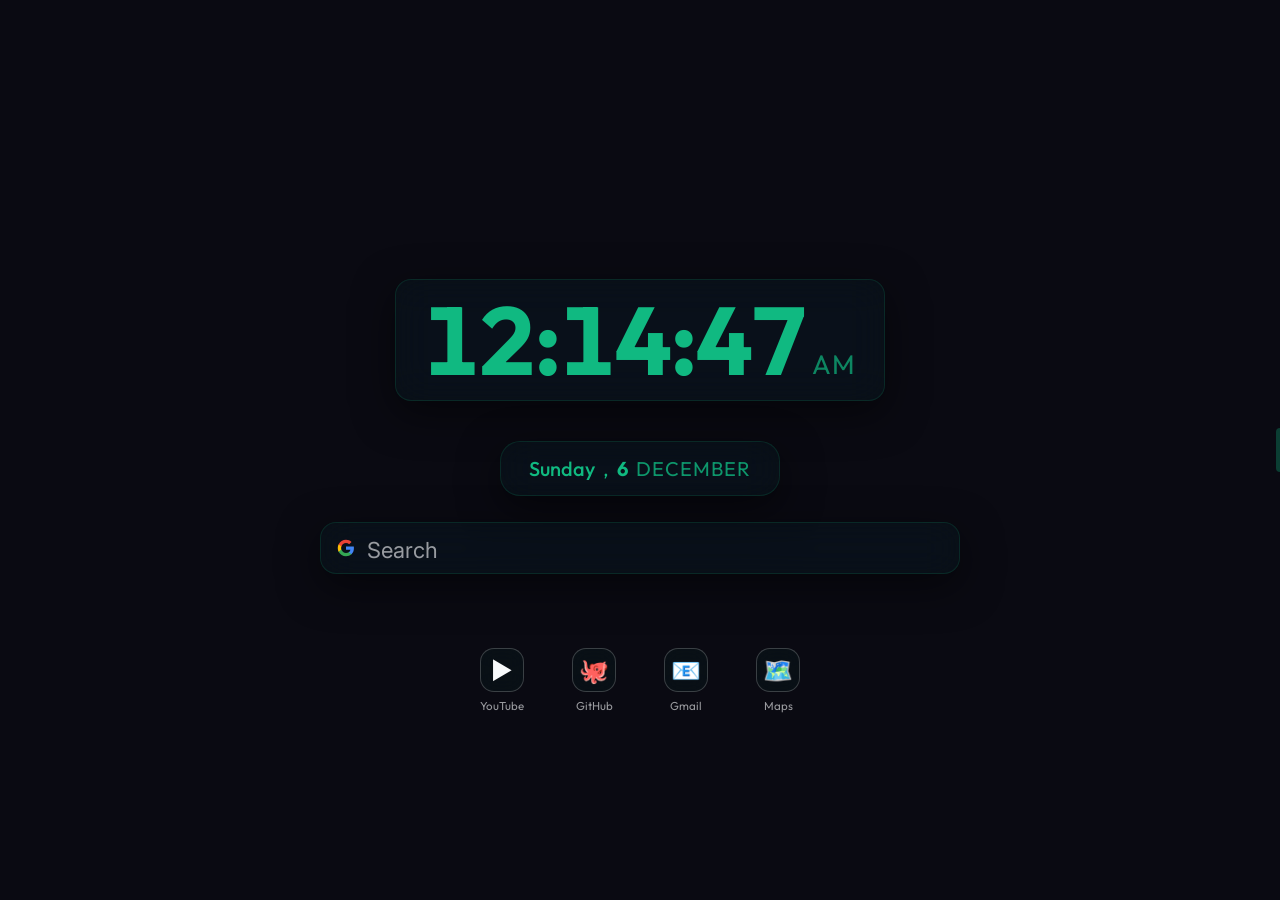
==== commit 9ae8edaf: "fix" ====
--- a/newtab/newtab.html
+++ b/newtab/newtab.html
@@ -166,7 +166,7 @@
     <div class="sp-section">
       <div class="sp-section-title">Theme Customization</div>
       <div class="sp-row">
-        <span class="sp-label">Accent Color</span>
+        <span class="sp-label">Primary Color</span>
         <div id="sp-color-toggle" class="sp-color-picker-wrap"></div>
       </div>
 
@@ -201,7 +201,7 @@
       </div>
       <div id="sp-gradient-controls" style="display:none; margin-top:10px;">
         <div class="sp-row">
-          <span class="sp-label">Secondary Accent</span>
+          <span class="sp-label">Secondary Color</span>
           <div id="sp-main-color2-preview" class="sp-color-picker-wrap"></div>
         </div>
         <div class="sp-slider-row">
@@ -258,18 +258,42 @@
           <button class="sp-engine-btn" data-val="bing">Bing</button>
           <button class="sp-engine-btn" data-val="duckduckgo">DuckDuckGo</button>
           <button class="sp-engine-btn" data-val="brave">Brave</button>
+          <label class="sp-action-btn" title="Upload Custom Search Logo" style="grid-column: span 2; justify-content: center; font-size: 0.72rem; padding: 6px;">
+            <span>Upload Custom Logo</span>
+            <input type="file" id="sp-search-logo-upload" accept="image/*" hidden />
+          </label>
         </div>
 
         <div class="sp-section-title" style="margin-top: 12px; margin-bottom: 4px;">Typography</div>
-        <div class="sp-row" style="gap: 8px;">
-          <label class="sp-action-btn" title="Upload Clock Font" style="flex: 1; padding: 6px 8px; font-size: 0.72rem; justify-content: center;">
-            <span id="sp-clock-font-label">Clock Font</span>
-            <input type="file" id="sp-clock-font-upload" accept=".ttf,.otf,.woff,.woff2" hidden />
-          </label>
-          <label class="sp-action-btn" title="Upload Date Font" style="flex: 1; padding: 6px 8px; font-size: 0.72rem; justify-content: center;">
-            <span id="sp-date-font-label">Date Font</span>
-            <input type="file" id="sp-date-font-upload" accept=".ttf,.otf,.woff,.woff2" hidden />
-          </label>
+        <div class="sp-font-item">
+          <span class="sp-label">Time</span>
+          <div class="sp-font-box">
+            <label class="sp-font-upload" id="sp-clock-font-btn">
+              <span id="sp-clock-font-name">Import Font</span>
+              <input type="file" id="sp-clock-font-upload" accept=".ttf,.otf,.woff,.woff2" hidden />
+            </label>
+            <button class="sp-font-clear" id="sp-clock-font-clear" title="Reset to default">✕</button>
+          </div>
+        </div>
+        <div class="sp-font-item">
+          <span class="sp-label">Date</span>
+          <div class="sp-font-box">
+            <label class="sp-font-upload" id="sp-date-font-btn">
+              <span id="sp-date-font-name">Import Font</span>
+              <input type="file" id="sp-date-font-upload" accept=".ttf,.otf,.woff,.woff2" hidden />
+            </label>
+            <button class="sp-font-clear" id="sp-date-font-clear" title="Reset to default">✕</button>
+          </div>
+        </div>
+        <div class="sp-font-item">
+          <span class="sp-label">Others</span>
+          <div class="sp-font-box">
+            <label class="sp-font-upload" id="sp-others-font-btn">
+              <span id="sp-others-font-name">Import Font</span>
+              <input type="file" id="sp-others-font-upload" accept=".ttf,.otf,.woff,.woff2" hidden />
+            </label>
+            <button class="sp-font-clear" id="sp-others-font-clear" title="Reset to default">✕</button>
+          </div>
         </div>
       </div>
     </div>
--- a/newtab/newtab.css
+++ b/newtab/newtab.css
@@ -243,13 +243,23 @@
   outline: none;
   color: var(--text);
   font-family: inherit;
-  font-size: 1.05rem;
+  font-size: var(--search-font-size, 1.5rem); /* Set by JS atomically — no flash */
   padding: 0;
+  padding-top: 3px; /* Nudge text slightly below center */
   height: 100%;
+  line-height: 1;
+  display: flex;
+  align-items: center;
   caret-color: var(--accent);
   min-width: 0;
-}
-#search-input::placeholder { color: var(--text-muted); }
+  vertical-align: middle;
+}
+#search-input::placeholder { 
+  color: var(--text-muted); 
+  font-size: inherit;
+  line-height: 1;
+  opacity: 1;
+}
 
 #search-hint { display: none; }
 
@@ -317,6 +327,10 @@
 /* ── Quick Links (individual draggable widgets) ──────── */
 .single-link-widget {
   z-index: 50;
+}
+/* Suppress re-render animation on existing link widgets */
+.single-link-widget.no-animate {
+  animation: none !important;
 }
 
 .quicklink-item {
@@ -406,7 +420,7 @@
   height: 12px;
   background: var(--accent);
   border-radius: 50% 0 var(--radius) 0;
-  cursor: nwse-resize;
+  cursor: default; /* Never show resize cursor when not in edit mode */
   display: none;
   z-index: 200;
   pointer-events: all;
@@ -417,6 +431,7 @@
 
 body.edit-layout .resize-handle {
   display: block !important;
+  cursor: nwse-resize;
 }
 
 /* Clock/date specific: position handle outside the corner so it's not hidden behind text */
--- a/newtab/sidepanel.css
+++ b/newtab/sidepanel.css
@@ -454,7 +454,7 @@
   border-radius: 7px; 
   border: none; 
   background: rgba(255,80,80,0.08); 
-  color: #ff7070; 
+  color: var(--sp-accent2, #ff7070); 
   cursor: pointer; 
   font-size: 0.75rem; 
   display: flex; align-items: center; justify-content: center; 
@@ -491,3 +491,12 @@
 .sp-engine-row { display: grid; grid-template-columns: 1fr 1fr; gap: 6px; }
 .sp-engine-btn { padding: 7px; background: var(--sp-surface); border: 1px solid var(--sp-border); border-radius: 7px; color: var(--sp-muted); font-size: 0.72rem; cursor: pointer; transition: all 0.2s; }
 .sp-engine-btn.active { background: rgba(16,185,129,0.1); border-color: var(--sp-accent); color: var(--sp-accent); font-weight: 600; }
+
+/* ── Typography UI ────────────────────────────────────── */
+.sp-font-item { display: flex; align-items: center; justify-content: space-between; margin-bottom: 6px; padding: 0 4px; }
+.sp-font-box { display: flex; align-items: center; gap: 6px; width: 145px; }
+.sp-font-upload { flex: 1; background: var(--sp-surface); border: 1px solid var(--sp-border); border-radius: 6px; padding: 6px 8px; cursor: pointer; color: var(--sp-muted); font-size: 0.72rem; text-align: center; transition: all var(--sp-tr); white-space: nowrap; overflow: hidden; text-overflow: ellipsis; display: block; }
+.sp-font-upload:hover { background: var(--sp-surface2); border-color: var(--sp-accent); color: var(--sp-text); }
+.sp-font-upload.active { background: rgba(16,185,129,0.1); border-color: var(--sp-accent); color: var(--sp-accent); font-weight: 600; }
+.sp-font-clear { display: none; background: rgba(255,80,80,0.1); border: none; border-radius: 6px; color: var(--sp-accent2, #ff7070); width: 26px; height: 26px; cursor: pointer; align-items: center; justify-content: center; transition: all 0.2s; flex-shrink: 0; }
+.sp-font-clear:hover { background: rgba(255,80,80,0.2); }
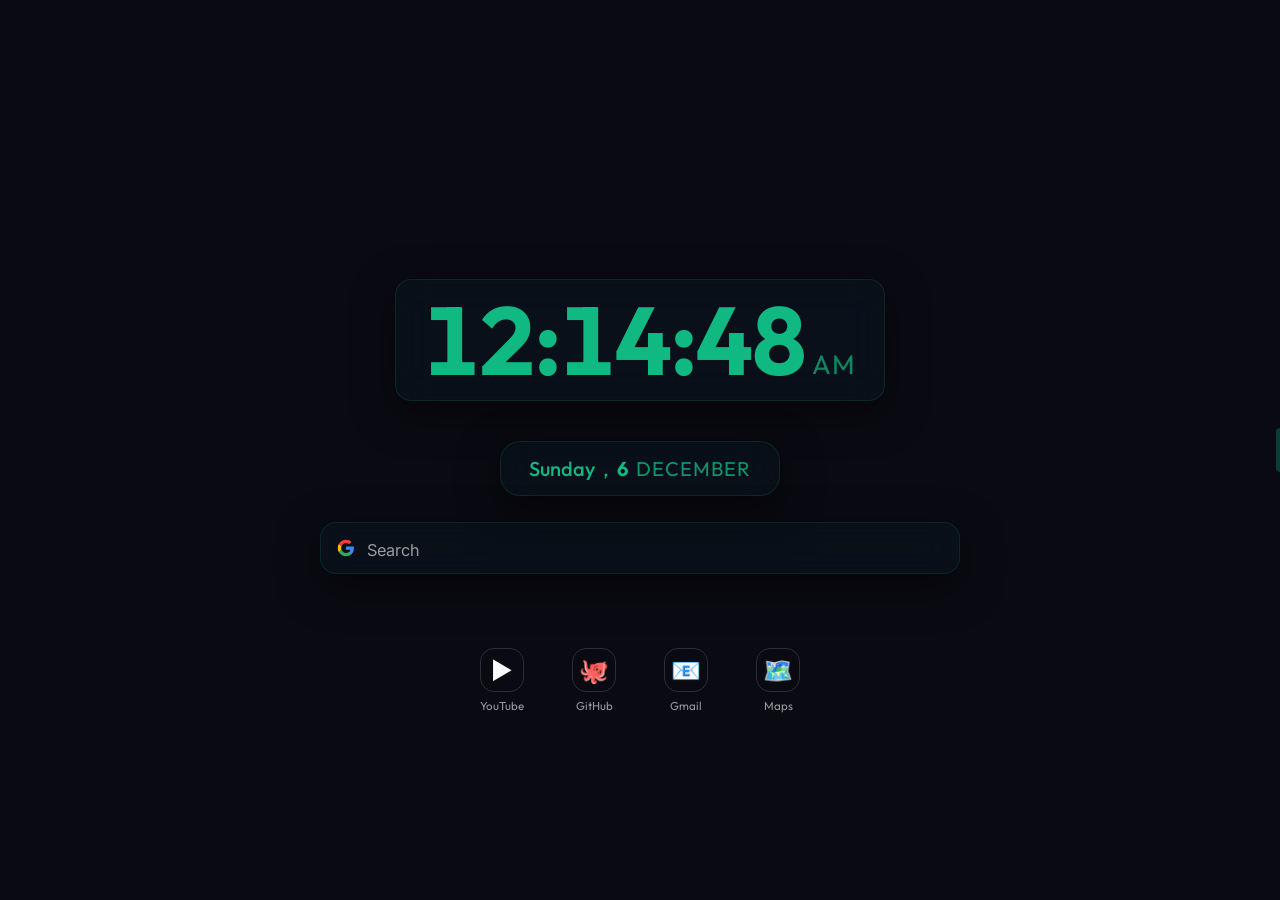
==== commit d25af45f: "updates" ====
--- a/newtab/newtab.html
+++ b/newtab/newtab.html
@@ -44,6 +44,7 @@
     <!-- Clock -->
     <div id="clock-widget" class="widget glass draggable-widget" style="display:none">
       <div id="clock-time">00:00:00</div>
+      <div class="rotate-handle" data-widget="clock-widget"></div>
       <div class="resize-handle" data-widget="clock-widget"></div>
     </div>
     <div id="date-widget" class="widget glass draggable-widget" style="display:none">
@@ -52,6 +53,7 @@
         <span class="date-num"></span> 
         <span class="date-month"></span>
       </div>
+      <div class="rotate-handle" data-widget="date-widget"></div>
       <div class="resize-handle" data-widget="date-widget"></div>
     </div>
 
@@ -75,10 +77,13 @@
           </button>
         </div>
       </div>
+      <div class="rotate-handle" data-widget="search-widget"></div>
       <div class="resize-handle" data-widget="search-widget"></div>
     </div>
 
     <!-- Quick links: each link is injected as its own draggable widget by quicklinks.js -->
+
+    <!-- Float Cards: injected as draggable widgets by FloatCardsWidget -->
 
   </div>
 
@@ -258,17 +263,22 @@
           <button class="sp-engine-btn" data-val="bing">Bing</button>
           <button class="sp-engine-btn" data-val="duckduckgo">DuckDuckGo</button>
           <button class="sp-engine-btn" data-val="brave">Brave</button>
-          <label class="sp-action-btn" title="Upload Custom Search Logo" style="grid-column: span 2; justify-content: center; font-size: 0.72rem; padding: 6px;">
-            <span>Upload Custom Logo</span>
-            <input type="file" id="sp-search-logo-upload" accept="image/*" hidden />
-          </label>
+          <div style="grid-column: span 2; display: flex; align-items: center; gap: 6px;">
+            <label class="sp-font-upload" id="sp-search-logo-btn" title="Upload Custom Search Logo" style="flex:1; display: flex; align-items: center; justify-content: center; gap: 4px;">
+              <svg class="sp-icon" viewBox="0 0 24 24" style="width:14px; height:14px; margin-right:4px;"><path d="M21 15v4a2 2 0 0 1-2 2H5a2 2 0 0 1-2-2v-4M17 8l-5-5-5 5M12 3v12" fill="none" stroke="currentColor" stroke-width="2.5" stroke-linecap="round" stroke-linejoin="round"/></svg>
+              <span id="sp-search-logo-name">Upload Logo</span>
+              <input type="file" id="sp-search-logo-upload" accept="image/*" hidden />
+            </label>
+            <button id="sp-search-logo-clear" class="sp-font-clear" title="Remove custom logo" style="display:none; width:30px; height:30px;">✕</button>
+          </div>
         </div>
 
         <div class="sp-section-title" style="margin-top: 12px; margin-bottom: 4px;">Typography</div>
         <div class="sp-font-item">
           <span class="sp-label">Time</span>
           <div class="sp-font-box">
-            <label class="sp-font-upload" id="sp-clock-font-btn">
+            <label class="sp-font-upload" id="sp-clock-font-btn" style="display: flex; align-items: center; justify-content: center; gap: 4px;">
+              <svg class="sp-icon" viewBox="0 0 24 24" style="width:14px; height:14px; margin-right:4px;"><path d="M21 15v4a2 2 0 0 1-2 2H5a2 2 0 0 1-2-2v-4M17 8l-5-5-5 5M12 3v12" fill="none" stroke="currentColor" stroke-width="2.5" stroke-linecap="round" stroke-linejoin="round"/></svg>
               <span id="sp-clock-font-name">Import Font</span>
               <input type="file" id="sp-clock-font-upload" accept=".ttf,.otf,.woff,.woff2" hidden />
             </label>
@@ -278,7 +288,8 @@
         <div class="sp-font-item">
           <span class="sp-label">Date</span>
           <div class="sp-font-box">
-            <label class="sp-font-upload" id="sp-date-font-btn">
+            <label class="sp-font-upload" id="sp-date-font-btn" style="display: flex; align-items: center; justify-content: center; gap: 4px;">
+              <svg class="sp-icon" viewBox="0 0 24 24" style="width:14px; height:14px; margin-right:4px;"><path d="M21 15v4a2 2 0 0 1-2 2H5a2 2 0 0 1-2-2v-4M17 8l-5-5-5 5M12 3v12" fill="none" stroke="currentColor" stroke-width="2.5" stroke-linecap="round" stroke-linejoin="round"/></svg>
               <span id="sp-date-font-name">Import Font</span>
               <input type="file" id="sp-date-font-upload" accept=".ttf,.otf,.woff,.woff2" hidden />
             </label>
@@ -288,36 +299,21 @@
         <div class="sp-font-item">
           <span class="sp-label">Others</span>
           <div class="sp-font-box">
-            <label class="sp-font-upload" id="sp-others-font-btn">
+            <label class="sp-font-upload" id="sp-others-font-btn" style="display: flex; align-items: center; justify-content: center; gap: 4px;">
+              <svg class="sp-icon" viewBox="0 0 24 24" style="width:14px; height:14px; margin-right:4px;"><path d="M21 15v4a2 2 0 0 1-2 2H5a2 2 0 0 1-2-2v-4M17 8l-5-5-5 5M12 3v12" fill="none" stroke="currentColor" stroke-width="2.5" stroke-linecap="round" stroke-linejoin="round"/></svg>
               <span id="sp-others-font-name">Import Font</span>
               <input type="file" id="sp-others-font-upload" accept=".ttf,.otf,.woff,.woff2" hidden />
             </label>
             <button class="sp-font-clear" id="sp-others-font-clear" title="Reset to default">✕</button>
           </div>
         </div>
-      </div>
-    </div>
-
-    <!-- ── LAYOUT ───────────────────────────────── -->
-    <div class="sp-section">
-      <div class="sp-section-title">Layout & Panel</div>
-      <div class="sp-widgets">
-        <div class="sp-toggle-row">
-          <span class="sp-toggle-label"><svg class="sp-icon" viewBox="0 0 24 24" fill="none" stroke="currentColor" stroke-width="2"><rect x="3" y="3" width="18" height="18" rx="2"/><path d="M3 9h18M9 21V9"/></svg>Edit Widget Positions</span>
-          <label class="sp-switch"><input type="checkbox" id="sp-edit-layout" /><span class="sp-track"></span></label>
-        </div>
-        <div class="sp-toggle-row">
-          <span class="sp-toggle-label"><svg class="sp-icon" viewBox="0 0 24 24" fill="none" stroke="currentColor" stroke-width="2"><rect x="3" y="11" width="18" height="11" rx="2"/><path d="M7 11V7a5 5 0 0 1 10 0v4"/></svg>Lock Settings Panel</span>
-          <label class="sp-switch"><input type="checkbox" id="sp-lock-panel" /><span class="sp-track"></span></label>
-        </div>
-        <div class="sp-row" id="sp-shortcut-row" style="display:none; align-items:center; margin-top: 8px;">
-          <span class="sp-label" style="font-size: 0.8rem; color: var(--text-muted);">Shortcut Key:</span>
-          <input type="text" id="sp-panel-shortcut" value="Alt+S" readonly style="width: 80px; text-align: center; margin-left: auto; background:rgba(255,255,255,0.05); border:1px solid rgba(255,255,255,0.1); color:#fff; padding:4px 8px; border-radius:6px; cursor:pointer;" title="Click to record new shortcut" />
-        </div>
-      </div>
-      <button class="sp-action-btn sp-reset-layout-btn" id="sp-reset-layout-btn" style="margin-top:12px">
-        <svg class="sp-icon" viewBox="0 0 24 24"><path d="M23 4v6h-6M1 20v-6h6M3.51 9a9 9 0 0 1 14.85-3.36L23 10M1 14l4.64 4.36A9 9 0 0 0 20.49 15" stroke="currentColor" stroke-width="2" fill="none"/></svg>
-        <span>Reset Layout to Default</span>
+    <!-- ── FLOATING CARDS ──────────────────────────── -->
+    <div class="sp-section">
+      <div class="sp-section-title">Floating Cards</div>
+      <div id="sp-float-cards-list"></div>
+      <button class="sp-add-link" id="sp-add-float-card-btn">
+        <svg class="sp-icon" style="width:14px;height:14px" viewBox="0 0 24 24"><path d="M12 5v14M5 12h14" stroke="currentColor" stroke-width="3" fill="none"/></svg>
+        Add Card
       </button>
     </div>
 
@@ -328,6 +324,29 @@
       <button class="sp-add-link" id="sp-add-link-btn">
         <svg class="sp-icon" style="width:14px;height:14px" viewBox="0 0 24 24"><path d="M12 5v14M5 12h14" stroke="currentColor" stroke-width="3" fill="none"/></svg>
         Add Link
+      </button>
+    </div>
+
+    <!-- ── LAYOUT ───────────────────────────────── -->
+    <div class="sp-section">
+      <div class="sp-section-title">Layout & Panel</div>
+      <div class="sp-widgets">
+        <div class="sp-toggle-row">
+          <span class="sp-toggle-label"><svg class="sp-icon" viewBox="0 0 24 24" fill="none" stroke="currentColor" stroke-width="2"><rect x="3" y="3" width="18" height="18" rx="2"/><path d="M3 9h18M9 21V9"/></svg>Edit Widget Positions</span>
+          <label class="sp-switch"><input type="checkbox" id="sp-edit-layout" /><span class="sp-track"></span></label>
+        </div>
+        <div class="sp-toggle-row">
+          <span class="sp-toggle-label"><svg class="sp-icon" viewBox="0 0 24 24" fill="none" stroke="currentColor" stroke-width="2"><rect x="3" y="11" width="18" height="11" rx="2"/><path d="M7 11V7a5 5 0 0 1 10 0v4"/></svg>Lock Settings Panel</span>
+          <label class="sp-switch"><input type="checkbox" id="sp-lock-panel" /><span class="sp-track"></span></label>
+        </div>
+        <div class="sp-row" id="sp-shortcut-row" style="display:none; align-items:center; margin-top: 8px;">
+          <span class="sp-label" style="font-size: 0.8rem; color: var(--text-muted);">Shortcut Key:</span>
+          <input type="text" id="sp-panel-shortcut" value="Alt+S" readonly style="width: 80px; text-align: center; margin-left: auto; background:rgba(255,255,255,0.05); border:1px solid rgba(255,255,255,0.1); color:#fff; padding:4px 8px; border-radius:6px; cursor:pointer;" title="Click to record new shortcut" />
+        </div>
+      </div>
+      <button class="sp-action-btn sp-reset-layout-btn" id="sp-reset-layout-btn" style="margin-top:12px">
+        <svg class="sp-icon" viewBox="0 0 24 24"><path d="M23 4v6h-6M1 20v-6h6M3.51 9a9 9 0 0 1 14.85-3.36L23 10M1 14l4.64 4.36A9 9 0 0 0 20.49 15" stroke="currentColor" stroke-width="2" fill="none"/></svg>
+        <span>Reset Layout to Default</span>
       </button>
     </div>
 
--- a/newtab/newtab.css
+++ b/newtab/newtab.css
@@ -98,9 +98,15 @@
   outline: 1px solid rgba(255, 255, 255, 0.25);
   outline-offset: 4px;
   border-radius: var(--radius);
+  overflow: visible !important;
 }
 body.edit-layout .draggable-widget:active {
   cursor: grabbing;
+}
+
+/* Rotation support */
+.draggable-widget {
+  transform-origin: center center;
 }
 
 /* No floating badge in edit mode */
@@ -349,9 +355,8 @@
 .quicklink-icon-wrap {
   width: 44px; height: 44px;
   border-radius: 14px;
-  background: var(--glass-bg);
-  border: 1px solid rgba(255, 255, 255, 0.2);
-  backdrop-filter: blur(12px);
+  background: transparent; /* No background blur — keep it clean */
+  border: 1px solid rgba(255, 255, 255, 0.15);
   display: flex; align-items: center; justify-content: center;
   overflow: hidden;
 }
@@ -383,6 +388,40 @@
 
 .quicklink-favicon { width: 28px; height: 28px; border-radius: 6px; }
 .quicklink-label   { font-size: 0.72rem; color: var(--text-muted); text-align: center; }
+
+/* ── Floating Image Card ─────────────────────────────── */
+.single-float-card-widget {
+  border-radius: 12px;
+  overflow: hidden;
+  background: rgba(255, 255, 255, 0.03);
+  border: 1px solid rgba(255, 255, 255, 0.05);
+  backdrop-filter: blur(8px) saturate(140%);
+  -webkit-backdrop-filter: blur(8px) saturate(140%);
+  box-shadow: 0 8px 32px rgba(0,0,0,0.2);
+  padding: 0;
+  z-index: 40;
+  transition: background 0.3s, backdrop-filter 0.3s;
+}
+.single-float-card-widget.has-content {
+  background: transparent !important;
+  border: none !important;
+  backdrop-filter: none !important;
+  -webkit-backdrop-filter: none !important;
+  box-shadow: none !important;
+}
+.float-card-img {
+  width: 100%; height: 100%;
+  object-fit: cover;
+  border-radius: 12px;
+  display: block;
+  pointer-events: none;
+  opacity: 1; /* Fully opaque content */
+}
+.float-card-glass {
+  /* Inherits from .single-float-card-widget */
+}
+/* No hover effects on float card */
+.single-float-card-widget:hover { transform: none !important; opacity: 1 !important; }
 
 /* ── Keyframe animations ─────────────────────────────── */
 @keyframes fadeUp {
@@ -434,15 +473,93 @@
   cursor: nwse-resize;
 }
 
-/* Clock/date specific: position handle outside the corner so it's not hidden behind text */
+/* Clock/date specific: handles are now inside by default (inherited from .resize-handle) */
 body.edit-layout #clock-widget .resize-handle,
 body.edit-layout #date-widget .resize-handle {
-  right: -6px;
-  bottom: -6px;
+  right: 0;
+  bottom: 0;
   z-index: 300;
   box-shadow: 0 0 4px rgba(0,0,0,0.5);
 }
 
+.rotate-handle {
+  position: absolute;
+  top: -18px; /* Moved slightly lower */
+  left: 50%;
+  transform: translateX(-50%);
+  width: 20px;
+  height: 20px;
+  background: var(--accent);
+  border-radius: 50%;
+  display: none;
+  cursor: grab;
+  z-index: 1000;
+  align-items: center;
+  justify-content: center;
+  box-shadow: 0 4px 10px rgba(0,0,0,0.4);
+  transition: transform 0.2s;
+}
+.rotate-handle:hover {
+  transform: translateX(-50%) scale(1.15);
+}
+.rotate-handle::before {
+  content: '';
+  width: 12px;
+  height: 12px;
+  background-image: url("data:image/svg+xml,%3Csvg xmlns='http://www.w3.org/2000/svg' viewBox='0 0 24 24' fill='none' stroke='white' stroke-width='3.5' stroke-linecap='round' stroke-linejoin='round'%3E%3Cpath d='M21.5 2v6h-6M21.34 15.57a10 10 0 1 1-.57-8.38'/%3E%3C/svg%3E");
+  background-size: contain;
+  background-repeat: no-repeat;
+}
+/* Filename ellipsis - use full available width */
+.sp-card-filename, #sp-clock-font-name, #sp-date-font-name, #sp-others-font-name, #sp-search-logo-name {
+  max-width: 100%;
+  overflow: hidden;
+  text-overflow: ellipsis;
+  white-space: nowrap;
+  display: block;
+  text-align: center;
+}
+.sp-font-upload {
+  display: flex !important;
+  align-items: center;
+  justify-content: center;
+  gap: 6px;
+  min-width: 0; /* Allow shrinking for ellipsis */
+}
+
+/* ── Responsive Mobile Layout ────────────────────────── */
+@media (max-width: 600px) {
+  #widget-layer {
+    padding: 20px;
+    box-sizing: border-box;
+  }
+  /* Prioritize search bar on top for mobile */
+  #search-widget {
+    top: 10% !important;
+    left: 50% !important;
+    transform: translateX(-50%) !important;
+    width: 90% !important;
+    max-width: none !important;
+  }
+  #clock-widget {
+    top: 25% !important;
+    left: 50% !important;
+    transform: translateX(-50%) !important;
+  }
+  #date-widget {
+    top: 38% !important;
+    left: 50% !important;
+    transform: translateX(-50%) !important;
+  }
+  /* Stagger links below */
+  .single-link-widget {
+    top: 55% !important;
+  }
+}
+
+body.edit-layout .rotate-handle {
+  display: flex;
+}
 body.edit-layout .draggable-widget {
   outline: 1px solid rgba(255, 255, 255, 0.2);
   outline-offset: 4px;
--- a/newtab/sidepanel.css
+++ b/newtab/sidepanel.css
@@ -495,7 +495,7 @@
 /* ── Typography UI ────────────────────────────────────── */
 .sp-font-item { display: flex; align-items: center; justify-content: space-between; margin-bottom: 6px; padding: 0 4px; }
 .sp-font-box { display: flex; align-items: center; gap: 6px; width: 145px; }
-.sp-font-upload { flex: 1; background: var(--sp-surface); border: 1px solid var(--sp-border); border-radius: 6px; padding: 6px 8px; cursor: pointer; color: var(--sp-muted); font-size: 0.72rem; text-align: center; transition: all var(--sp-tr); white-space: nowrap; overflow: hidden; text-overflow: ellipsis; display: block; }
+.sp-font-upload { flex: 1; background: var(--sp-surface); border: 1px solid var(--sp-border); border-radius: 6px; padding: 6px 8px; cursor: pointer; color: var(--sp-muted); font-size: 0.72rem; text-align: center; transition: all var(--sp-tr); white-space: nowrap; overflow: hidden; text-overflow: ellipsis; display: flex; align-items: center; justify-content: center; gap: 4px; }
 .sp-font-upload:hover { background: var(--sp-surface2); border-color: var(--sp-accent); color: var(--sp-text); }
 .sp-font-upload.active { background: rgba(16,185,129,0.1); border-color: var(--sp-accent); color: var(--sp-accent); font-weight: 600; }
 .sp-font-clear { display: none; background: rgba(255,80,80,0.1); border: none; border-radius: 6px; color: var(--sp-accent2, #ff7070); width: 26px; height: 26px; cursor: pointer; align-items: center; justify-content: center; transition: all 0.2s; flex-shrink: 0; }
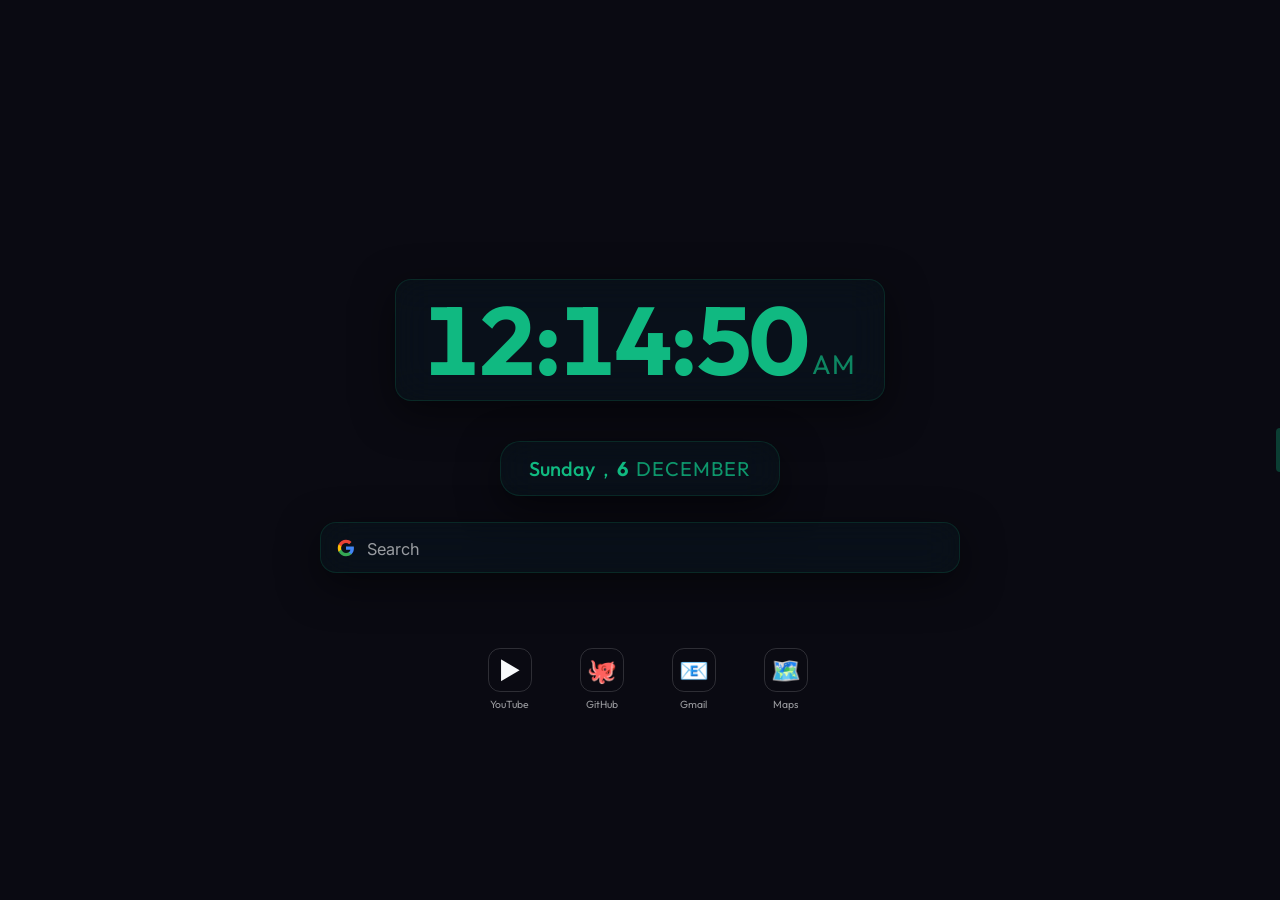
==== commit c9f79119: "handling widgets" ====
--- a/newtab/newtab.html
+++ b/newtab/newtab.html
@@ -3,14 +3,14 @@
 <head>
   <meta charset="UTF-8" />
   <meta name="viewport" content="width=device-width, initial-scale=1.0" />
-  <title>New Tab — LiveTab</title>
+  <title>Wallibe</title>
   <link rel="preconnect" href="https://fonts.googleapis.com" />
   <link rel="preconnect" href="https://fonts.gstatic.com" crossorigin />
   <link href="https://fonts.googleapis.com/css2?family=Inter:wght@300;400;600;700&family=Outfit:wght@300;400;700&display=block" rel="stylesheet" />
   <script>
     (function() {
       try {
-        var cachedWp = localStorage.getItem('lt_wallpaper_cache');
+        var cachedWp = localStorage.getItem('wb_wallpaper_cache');
         if (cachedWp) {
           document.documentElement.style.backgroundImage = 'url(' + cachedWp + ')';
           document.documentElement.style.backgroundSize = 'cover';
@@ -93,7 +93,7 @@
     Press <strong id="panel-lock-key" style="color:var(--accent);">Alt+S</strong> to open
   </div>
 
-  <aside id="settings-panel" role="complementary" aria-label="LiveTab Settings">
+  <aside id="settings-panel" role="complementary" aria-label="Wallibe Settings">
     
     <!-- Custom Branded Logo -->
     <div class="sp-header-branding">
--- a/newtab/newtab.css
+++ b/newtab/newtab.css
@@ -1,5 +1,5 @@
 /* ═══════════════════════════════════════════════════════
-   LiveTab — newtab.css
+   Wallibe — newtab.css
    Performance-first: wallpaper composited on GPU layer,
    widgets isolated with contain:strict
 ═══════════════════════════════════════════════════════ */
@@ -59,8 +59,8 @@
 #widget-layer {
   position: fixed; inset: 0;
   z-index: 10;
-  /* Removed contain: layout style — it was clipping resize-handle dots on child widgets */
   pointer-events: none; /* let events pass through to wallpaper */
+  transform-origin: center center;
 }
 
 /* All widgets are absolutely positioned; enable pointer events on them */
@@ -115,6 +115,7 @@
 
 #clock-widget, #date-widget {
   text-align: center;
+  z-index: 10;
 }
 
 #clock-widget {
@@ -215,15 +216,16 @@
 /* ── Search ──────────────────────────────────────────── */
 /* ── Search ── */
 #search-widget {
-  width: var(--search-width, min(640px, 92vw));
-  height: var(--search-height, 52px);
+  width: var(--search-width, clamp(280px, 50vw, 640px));
+  height: var(--search-height, clamp(40px, 4vw, 52px));
   padding: 0 6px;
   min-width: 280px;
-  min-height: 52px;
+  min-height: 40px;
   box-sizing: border-box;
   display: flex;
   flex-direction: column;
   justify-content: center;
+  z-index: 100;
 }
 
 #search-bar-wrap {
@@ -293,8 +295,8 @@
   border: none;
   color: var(--text-muted);
   cursor: pointer;
-  width: 36px;
-  height: 36px;
+  width: clamp(28px, 2.8vw, 36px);
+  height: clamp(28px, 2.8vw, 36px);
   display: flex;
   align-items: center;
   justify-content: center;
@@ -316,8 +318,8 @@
   border: none;
   color: var(--accent);
   cursor: pointer;
-  width: 40px;
-  height: 40px;
+  width: clamp(32px, 3.2vw, 40px);
+  height: clamp(32px, 3.2vw, 40px);
   display: flex;
   align-items: center;
   justify-content: center;
@@ -327,12 +329,14 @@
   margin-right: 4px;
 }
 #search-btn:hover { opacity: 0.8; }
-#search-btn svg { width: 22px; height: 22px; }
+#search-btn svg { width: 55%; height: 55%; }
 
 
 /* ── Quick Links (individual draggable widgets) ──────── */
 .single-link-widget {
-  z-index: 50;
+  z-index: 90;
+  /* Add horizontal padding to ensure links don't touch even on small screens */
+  padding: 0 8px;
 }
 /* Suppress re-render animation on existing link widgets */
 .single-link-widget.no-animate {
@@ -343,8 +347,8 @@
   display: flex;
   flex-direction: column;
   align-items: center;
-  gap: 6px;
-  width: 72px;
+  gap: clamp(4px, 0.5vw, 6px);
+  width: clamp(56px, 5.6vw, 72px);
   cursor: pointer;
   text-decoration: none;
   color: var(--text);
@@ -353,8 +357,8 @@
 .quicklink-item:hover { transform: translateY(-2px) scale(1.02); }
 
 .quicklink-icon-wrap {
-  width: 44px; height: 44px;
-  border-radius: 14px;
+  width: clamp(34px, 3.4vw, 44px); height: clamp(34px, 3.4vw, 44px);
+  border-radius: 28%;
   background: transparent; /* No background blur — keep it clean */
   border: 1px solid rgba(255, 255, 255, 0.15);
   display: flex; align-items: center; justify-content: center;
@@ -386,8 +390,8 @@
   pointer-events: none;
 }
 
-.quicklink-favicon { width: 28px; height: 28px; border-radius: 6px; }
-.quicklink-label   { font-size: 0.72rem; color: var(--text-muted); text-align: center; }
+.quicklink-favicon { width: clamp(20px, 2vw, 28px); height: clamp(20px, 2vw, 28px); border-radius: 14%; }
+.quicklink-label   { font-size: clamp(0.65rem, 0.8vw, 0.75rem); color: var(--text-muted); text-align: center; }
 
 /* ── Floating Image Card ─────────────────────────────── */
 .single-float-card-widget {
@@ -400,7 +404,7 @@
   box-shadow: 0 8px 32px rgba(0,0,0,0.2);
   padding: 0;
   z-index: 40;
-  transition: background 0.3s, backdrop-filter 0.3s;
+  transition: background 0.3s, backdrop-filter 0.3s, opacity 0.4s cubic-bezier(0.4, 0, 0.2, 1);
 }
 .single-float-card-widget.has-content {
   background: transparent !important;
@@ -416,12 +420,14 @@
   display: block;
   pointer-events: none;
   opacity: 1; /* Fully opaque content */
+  user-select: none;
+  -webkit-user-drag: none;
 }
 .float-card-glass {
   /* Inherits from .single-float-card-widget */
 }
 /* No hover effects on float card */
-.single-float-card-widget:hover { transform: none !important; opacity: 1 !important; }
+.single-float-card-widget:hover { opacity: 1 !important; }
 
 /* ── Keyframe animations ─────────────────────────────── */
 @keyframes fadeUp {
@@ -555,6 +561,17 @@
   .single-link-widget {
     top: 55% !important;
   }
+  /* Hide handles and reset layout edit mode styles on smaller screens */
+  .resize-handle, .rotate-handle {
+    display: none !important;
+  }
+  body.edit-layout .draggable-widget {
+    outline: none !important;
+    cursor: default !important;
+  }
+  body.edit-layout .single-link-widget .quicklink-icon-wrap {
+    outline: none !important;
+  }
 }
 
 body.edit-layout .rotate-handle {
--- a/newtab/sidepanel.css
+++ b/newtab/sidepanel.css
@@ -1,5 +1,5 @@
 /**
- * LiveTab — sidepanel.css  (v3.1)
+ * Wallibe — sidepanel.css  (v3.1)
  * Clean, minimal customization panel.
  */
 
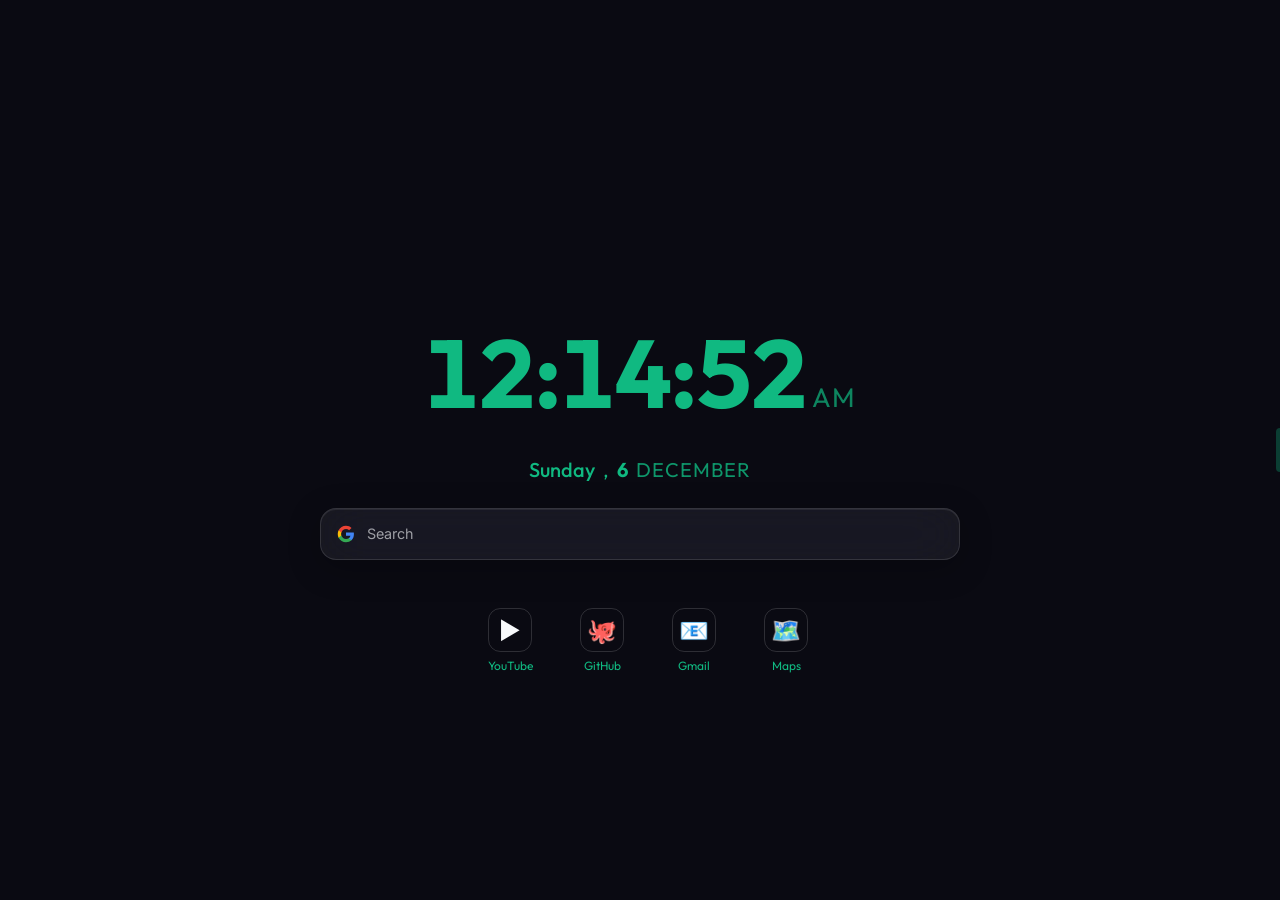
==== commit dfb71302: "fixed video loading" ====
--- a/newtab/newtab.html
+++ b/newtab/newtab.html
@@ -42,12 +42,12 @@
 
 
     <!-- Clock -->
-    <div id="clock-widget" class="widget glass draggable-widget" style="display:none">
+    <div id="clock-widget" class="widget draggable-widget" style="display:none">
       <div id="clock-time">00:00:00</div>
       <div class="rotate-handle" data-widget="clock-widget"></div>
       <div class="resize-handle" data-widget="clock-widget"></div>
     </div>
-    <div id="date-widget" class="widget glass draggable-widget" style="display:none">
+    <div id="date-widget" class="widget draggable-widget" style="display:none">
       <div id="clock-date">
         <span class="date-day"></span>, 
         <span class="date-num"></span> 
--- a/newtab/newtab.css
+++ b/newtab/newtab.css
@@ -57,10 +57,15 @@
 
 /* ── Widget layer ────────────────────────────────────── */
 #widget-layer {
-  position: fixed; inset: 0;
+  position: fixed;
+  width: 1280px;
+  height: 720px;
+  left: 50%;
+  top: 50%;
+  transform: translate(-50%, -50%) scale(var(--layer-scale, 1));
+  transform-origin: center center;
   z-index: 10;
   pointer-events: none; /* let events pass through to wallpaper */
-  transform-origin: center center;
 }
 
 /* All widgets are absolutely positioned; enable pointer events on them */
@@ -140,7 +145,7 @@
 }
 
 #clock-time {
-  font-size: var(--clock-font-size, clamp(3rem, 8vw, 6rem));
+  font-size: var(--clock-font-size, 6rem);
   font-weight: 700;
   letter-spacing: -2px;
   line-height: 1;
@@ -214,10 +219,10 @@
 
 
 /* ── Search ──────────────────────────────────────────── */
-/* ── Search ── */
+/* ── Search — Premium Glassmorphism ── */
 #search-widget {
-  width: var(--search-width, clamp(280px, 50vw, 640px));
-  height: var(--search-height, clamp(40px, 4vw, 52px));
+  width: var(--search-width, 640px);
+  height: var(--search-height, 52px);
   padding: 0 6px;
   min-width: 280px;
   min-height: 40px;
@@ -226,6 +231,39 @@
   flex-direction: column;
   justify-content: center;
   z-index: 100;
+
+  /* ── Glassmorphism ── */
+  background: rgba(255, 255, 255, 0.06);
+  border: 1px solid rgba(255, 255, 255, 0.12);
+  backdrop-filter: blur(24px) saturate(180%);
+  -webkit-backdrop-filter: blur(24px) saturate(180%);
+  border-radius: var(--radius);
+  box-shadow:
+    0 8px 32px rgba(0, 0, 0, 0.25),
+    inset 0 1px 0 rgba(255, 255, 255, 0.08),
+    0 0 0 0 transparent;
+  transition: box-shadow 0.4s cubic-bezier(0.4, 0, 0.2, 1),
+              border-color 0.4s cubic-bezier(0.4, 0, 0.2, 1),
+              background 0.4s cubic-bezier(0.4, 0, 0.2, 1);
+}
+
+#search-widget:hover {
+  background: rgba(255, 255, 255, 0.08);
+  border-color: rgba(255, 255, 255, 0.18);
+  box-shadow:
+    0 12px 40px rgba(0, 0, 0, 0.3),
+    inset 0 1px 0 rgba(255, 255, 255, 0.1),
+    0 0 20px rgba(var(--accent-rgb, 16, 185, 129), 0.08);
+}
+
+#search-widget:focus-within {
+  background: rgba(255, 255, 255, 0.09);
+  border-color: var(--accent);
+  box-shadow:
+    0 12px 40px rgba(0, 0, 0, 0.3),
+    inset 0 1px 0 rgba(255, 255, 255, 0.1),
+    0 0 30px rgba(var(--accent-rgb, 16, 185, 129), 0.15),
+    0 0 0 1px rgba(var(--accent-rgb, 16, 185, 129), 0.12);
 }
 
 #search-bar-wrap {
@@ -253,7 +291,7 @@
   font-family: inherit;
   font-size: var(--search-font-size, 1.5rem); /* Set by JS atomically — no flash */
   padding: 0;
-  padding-top: 3px; /* Nudge text slightly below center */
+  padding-bottom: 2px; /* Nudge text slightly up to center perfectly */
   height: 100%;
   line-height: 1;
   display: flex;
@@ -264,7 +302,7 @@
 }
 #search-input::placeholder { 
   color: var(--text-muted); 
-  font-size: inherit;
+  font-size: 0.88em;
   line-height: 1;
   opacity: 1;
 }
@@ -347,8 +385,8 @@
   display: flex;
   flex-direction: column;
   align-items: center;
-  gap: clamp(4px, 0.5vw, 6px);
-  width: clamp(56px, 5.6vw, 72px);
+  gap: 6px;
+  width: 72px;
   cursor: pointer;
   text-decoration: none;
   color: var(--text);
@@ -357,7 +395,7 @@
 .quicklink-item:hover { transform: translateY(-2px) scale(1.02); }
 
 .quicklink-icon-wrap {
-  width: clamp(34px, 3.4vw, 44px); height: clamp(34px, 3.4vw, 44px);
+  width: 44px; height: 44px;
   border-radius: 28%;
   background: transparent; /* No background blur — keep it clean */
   border: 1px solid rgba(255, 255, 255, 0.15);
@@ -390,8 +428,8 @@
   pointer-events: none;
 }
 
-.quicklink-favicon { width: clamp(20px, 2vw, 28px); height: clamp(20px, 2vw, 28px); border-radius: 14%; }
-.quicklink-label   { font-size: clamp(0.65rem, 0.8vw, 0.75rem); color: var(--text-muted); text-align: center; }
+.quicklink-favicon { width: 28px; height: 28px; border-radius: 14%; }
+.quicklink-label   { font-size: 0.75rem; color: var(--accent); text-align: center; }
 
 /* ── Floating Image Card ─────────────────────────────── */
 .single-float-card-widget {
@@ -535,32 +573,6 @@
 
 /* ── Responsive Mobile Layout ────────────────────────── */
 @media (max-width: 600px) {
-  #widget-layer {
-    padding: 20px;
-    box-sizing: border-box;
-  }
-  /* Prioritize search bar on top for mobile */
-  #search-widget {
-    top: 10% !important;
-    left: 50% !important;
-    transform: translateX(-50%) !important;
-    width: 90% !important;
-    max-width: none !important;
-  }
-  #clock-widget {
-    top: 25% !important;
-    left: 50% !important;
-    transform: translateX(-50%) !important;
-  }
-  #date-widget {
-    top: 38% !important;
-    left: 50% !important;
-    transform: translateX(-50%) !important;
-  }
-  /* Stagger links below */
-  .single-link-widget {
-    top: 55% !important;
-  }
   /* Hide handles and reset layout edit mode styles on smaller screens */
   .resize-handle, .rotate-handle {
     display: none !important;
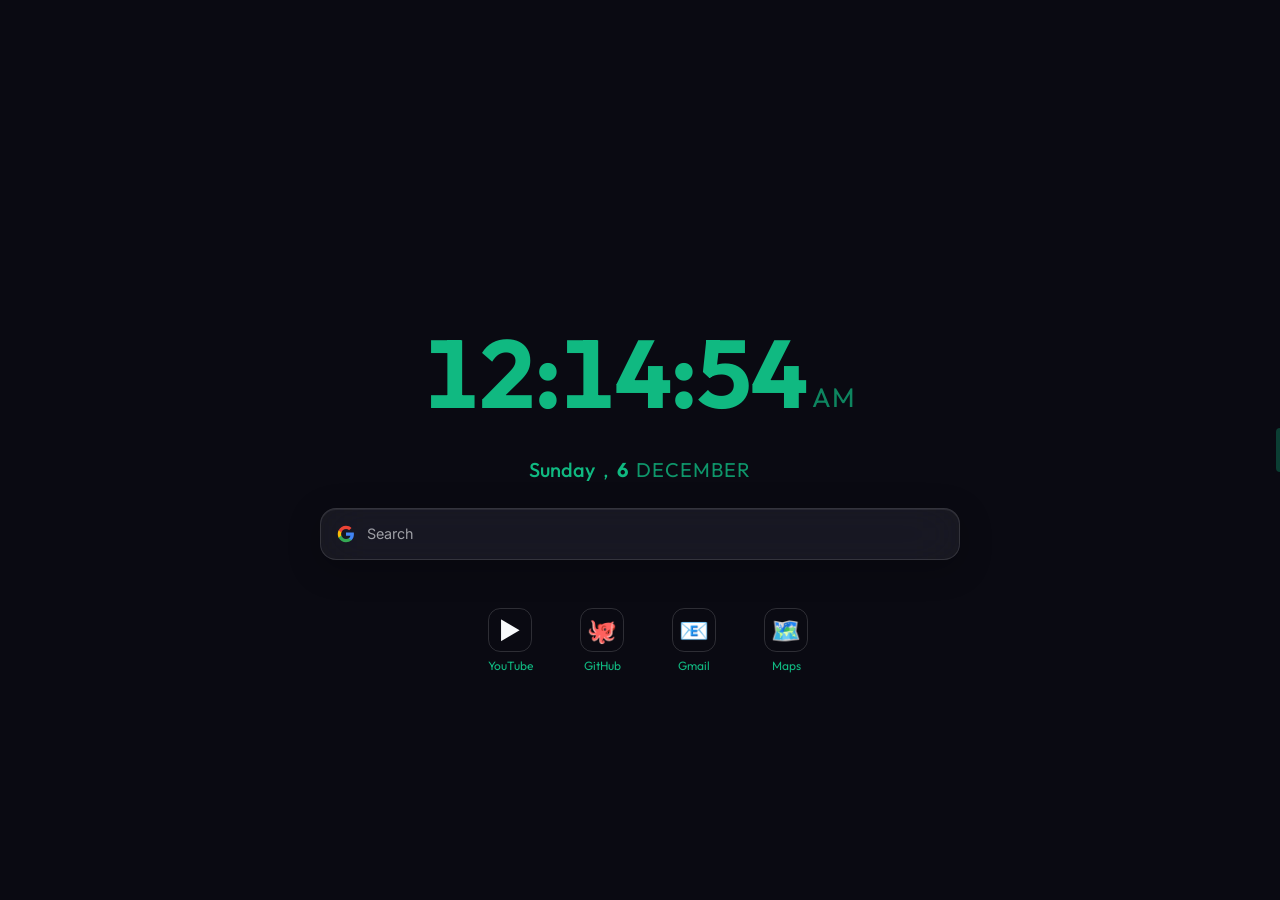
==== commit b6220ca0: "stable" ====
--- a/newtab/newtab.html
+++ b/newtab/newtab.html
@@ -10,14 +10,47 @@
   <script>
     (function() {
       try {
-        var cachedWp = localStorage.getItem('wb_wallpaper_cache');
-        if (cachedWp) {
-          document.documentElement.style.backgroundImage = 'url(' + cachedWp + ')';
-          document.documentElement.style.backgroundSize = 'cover';
-          document.documentElement.style.backgroundPosition = 'center';
-          var s = document.createElement('style');
-          s.textContent = 'body { background: transparent !important; }';
-          document.head.appendChild(s);
+        var typeRaw = localStorage.getItem('wb_wallpaperType');
+        var type = typeRaw ? JSON.parse(typeRaw) : 'static';
+
+        var blurVal = 0;
+        var brightnessVal = 100;
+        var blur = localStorage.getItem('wb_blur');
+        var brightness = localStorage.getItem('wb_brightness');
+        if (blur) blurVal = JSON.parse(blur);
+        if (brightness) brightnessVal = JSON.parse(brightness);
+
+        var s = document.createElement('style');
+        var overlayBg = 'rgba(0,0,0,' + ((100 - brightnessVal) / 100).toFixed(2) + ')';
+        var overlayBlur = blurVal > 0 ? 'blur(' + blurVal + 'px)' : 'none';
+        s.textContent = 'body { background: transparent !important; } ' +
+                        '#wallpaper-overlay { ' +
+                        '  background: ' + overlayBg + ' !important; ' +
+                        '  backdrop-filter: ' + overlayBlur + ' !important; ' +
+                        '  -webkit-backdrop-filter: ' + overlayBlur + ' !important; ' +
+                        '}';
+        document.head.appendChild(s);
+
+        if (type === 'css') {
+          var presetRaw = localStorage.getItem('wb_cssPreset');
+          var preset = presetRaw ? JSON.parse(presetRaw) : 'aurora';
+          var presets = {
+            aurora: 'linear-gradient(135deg, #0f0c29, #302b63, #24243e, #1a1a4e, #7c6af7, #a78bfa, #302b63)',
+            sunset: 'linear-gradient(135deg, #0f2027, #203a43, #2c5364, #e96c6c, #f7971e, #ffd200)',
+            ocean: 'linear-gradient(135deg, #000428, #004e92, #009ffd, #2af598, #004e92, #000428)',
+            forest: 'linear-gradient(135deg, #0a3d0a, #1a5c1a, #2e8b2e, #56ab2f, #a8e063, #2e8b2e, #0a3d0a)',
+            fire: 'linear-gradient(135deg, #200122, #6f0000, #cc0000, #e65c00, #f9d423, #e65c00, #6f0000)'
+          };
+          var bg = presets[preset] || presets.aurora;
+          document.documentElement.style.background = bg;
+          document.documentElement.style.backgroundSize = '400% 400%';
+        } else {
+          var cachedWp = localStorage.getItem('wb_wallpaper_cache');
+          if (cachedWp) {
+            document.documentElement.style.backgroundImage = 'url(' + cachedWp + ')';
+            document.documentElement.style.backgroundSize = 'cover';
+            document.documentElement.style.backgroundPosition = 'center';
+          }
         }
       } catch(e) {}
     })();
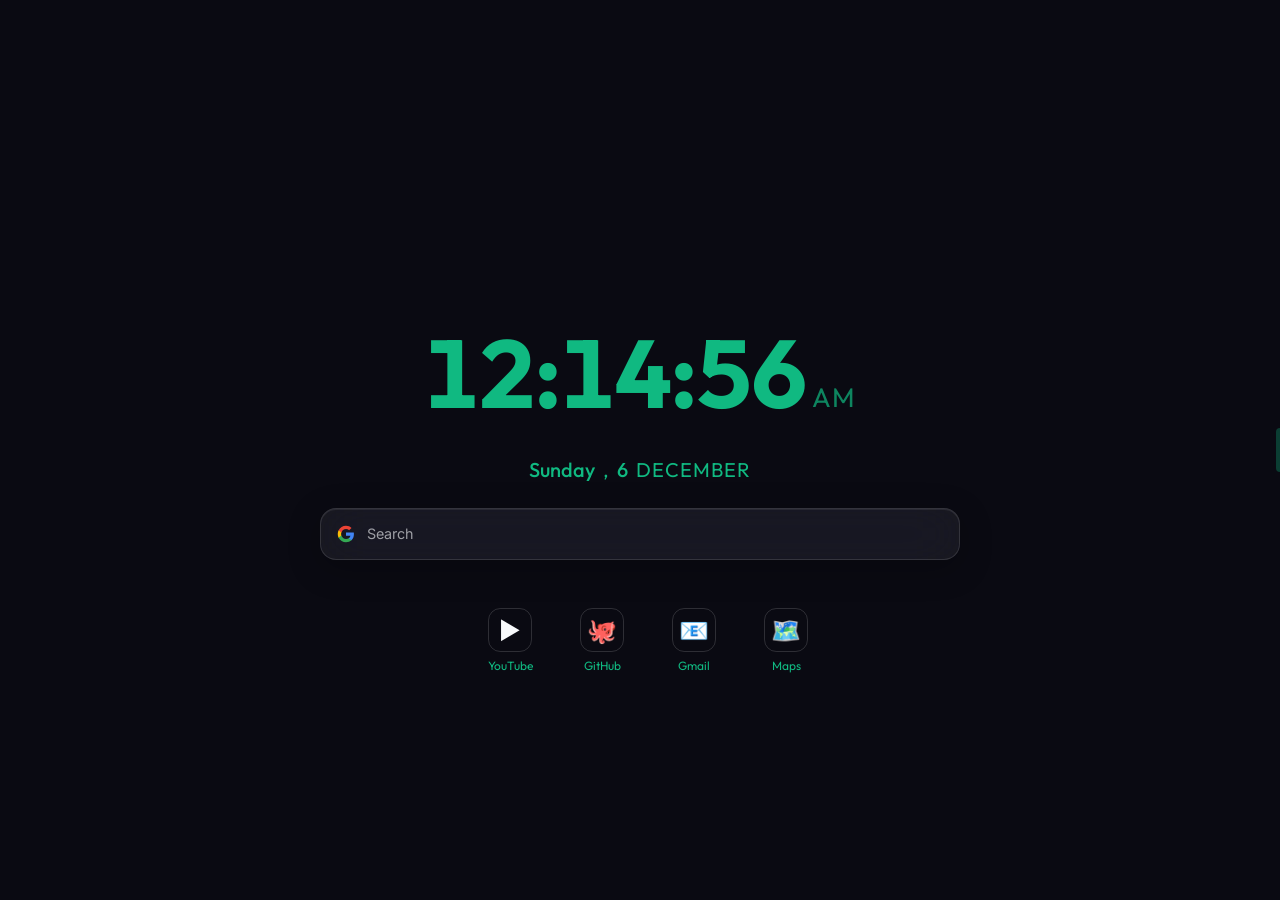
==== commit 0ea2b0df: "fixed font" ====
--- a/newtab/newtab.html
+++ b/newtab/newtab.html
@@ -4,6 +4,7 @@
   <meta charset="UTF-8" />
   <meta name="viewport" content="width=device-width, initial-scale=1.0" />
   <title>Wallibe</title>
+  <link rel="icon" type="image/svg+xml" href="../assets/icons/custom-logo.svg" />
   <link rel="preconnect" href="https://fonts.googleapis.com" />
   <link rel="preconnect" href="https://fonts.gstatic.com" crossorigin />
   <link href="https://fonts.googleapis.com/css2?family=Inter:wght@300;400;600;700&family=Outfit:wght@300;400;700&display=block" rel="stylesheet" />
@@ -130,10 +131,7 @@
     
     <!-- Custom Branded Logo -->
     <div class="sp-header-branding">
-      <svg class="sp-brand-logo" viewBox="0 0 24 24">
-        <path d="M4 4v16h16" stroke="currentColor" stroke-width="3" fill="none" stroke-linecap="round"/>
-        <circle cx="16" cy="8" r="3" fill="var(--sp-accent)"/>
-      </svg>
+      <span class="sp-brand-name">Wallibe</span>
     </div>
 
     <!-- Removed: Close button -->
--- a/newtab/newtab.css
+++ b/newtab/newtab.css
@@ -192,13 +192,12 @@
 }
 
 #clock-date .date-num {
-  font-weight: 700;
+  font-weight: 500;
 }
 
 #clock-date .date-month {
   text-transform: uppercase;
   letter-spacing: 1px;
-  opacity: 0.8;
 }
 #date-widget {
   width: fit-content;
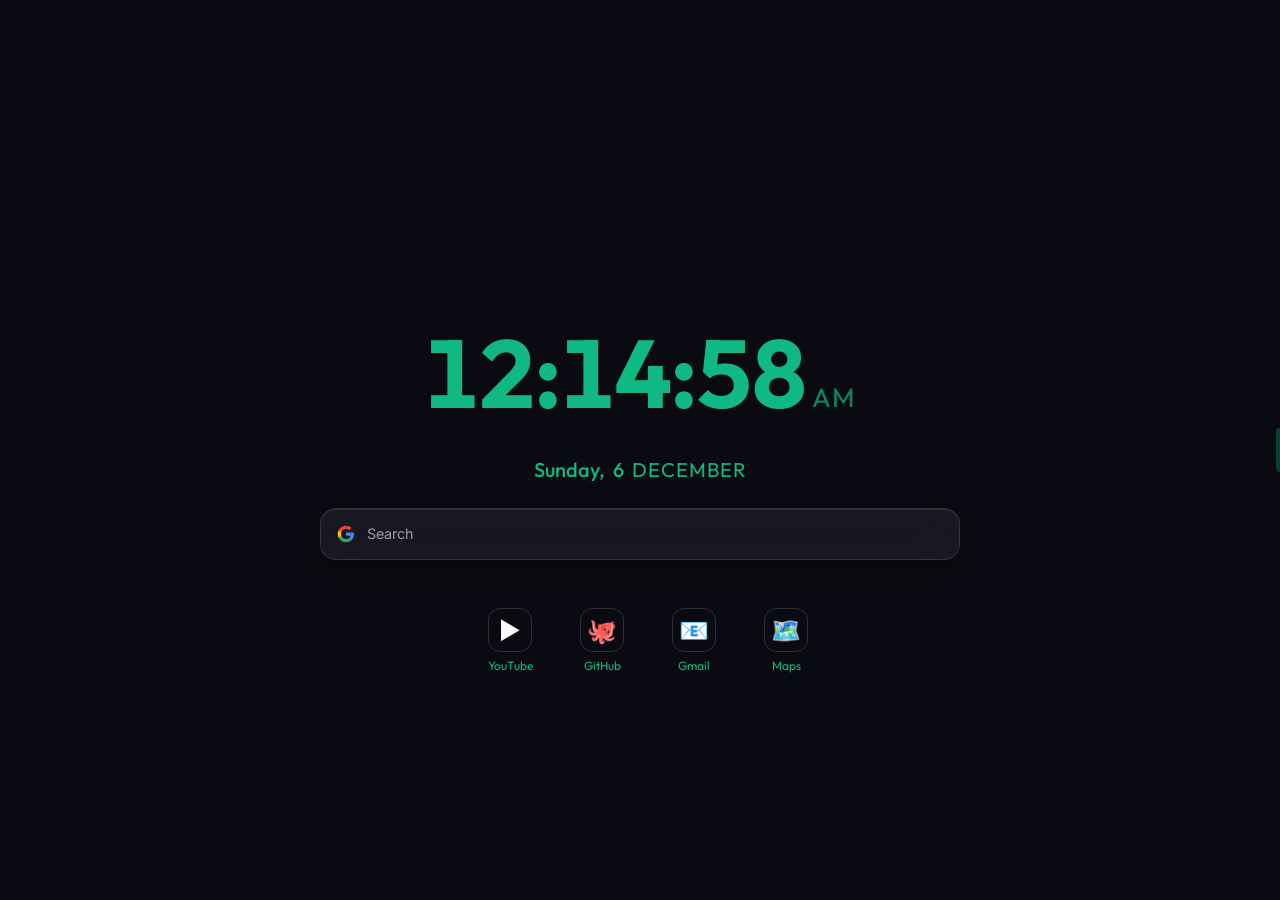
==== commit 2206a11e: "updated day" ====
--- a/newtab/newtab.html
+++ b/newtab/newtab.html
@@ -83,8 +83,8 @@
     </div>
     <div id="date-widget" class="widget draggable-widget" style="display:none">
       <div id="clock-date">
-        <span class="date-day"></span>, 
-        <span class="date-num"></span> 
+        <span class="date-day"></span>
+        <span class="date-num"></span>
         <span class="date-month"></span>
       </div>
       <div class="rotate-handle" data-widget="date-widget"></div>
